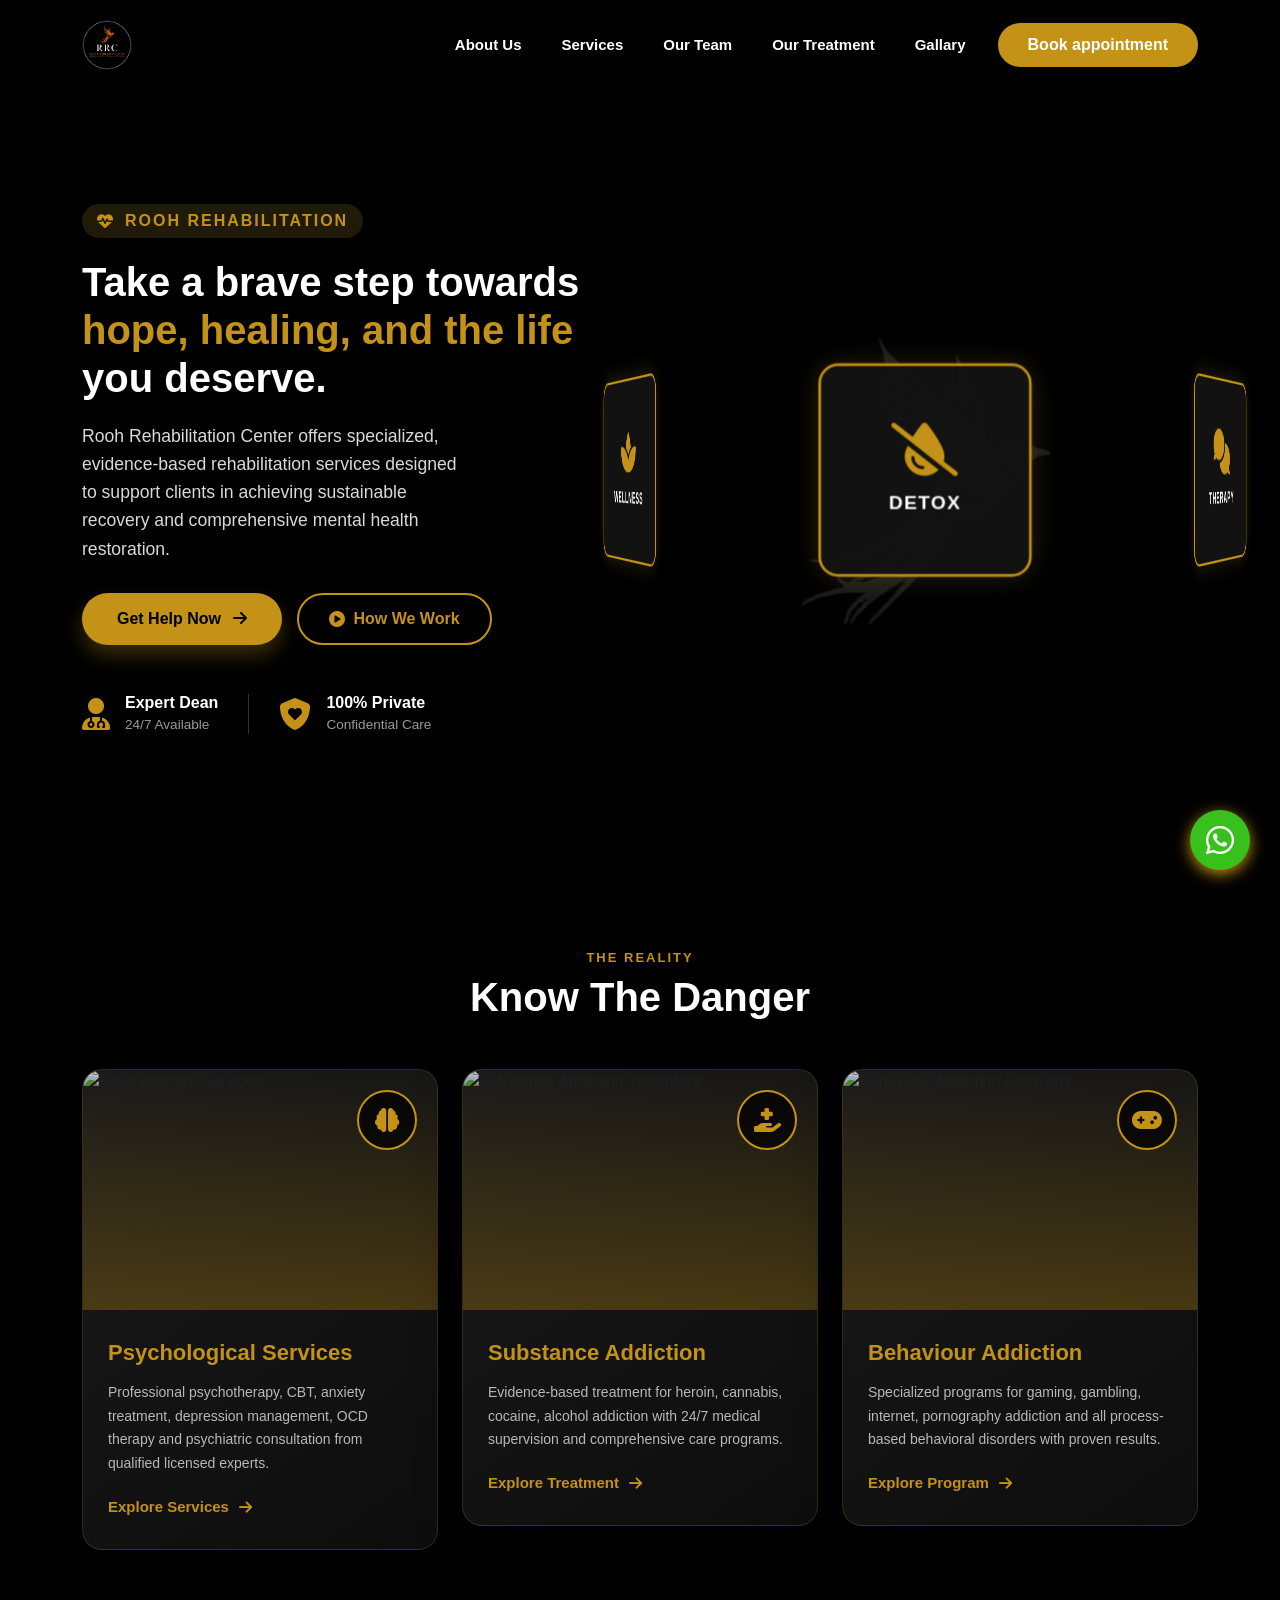
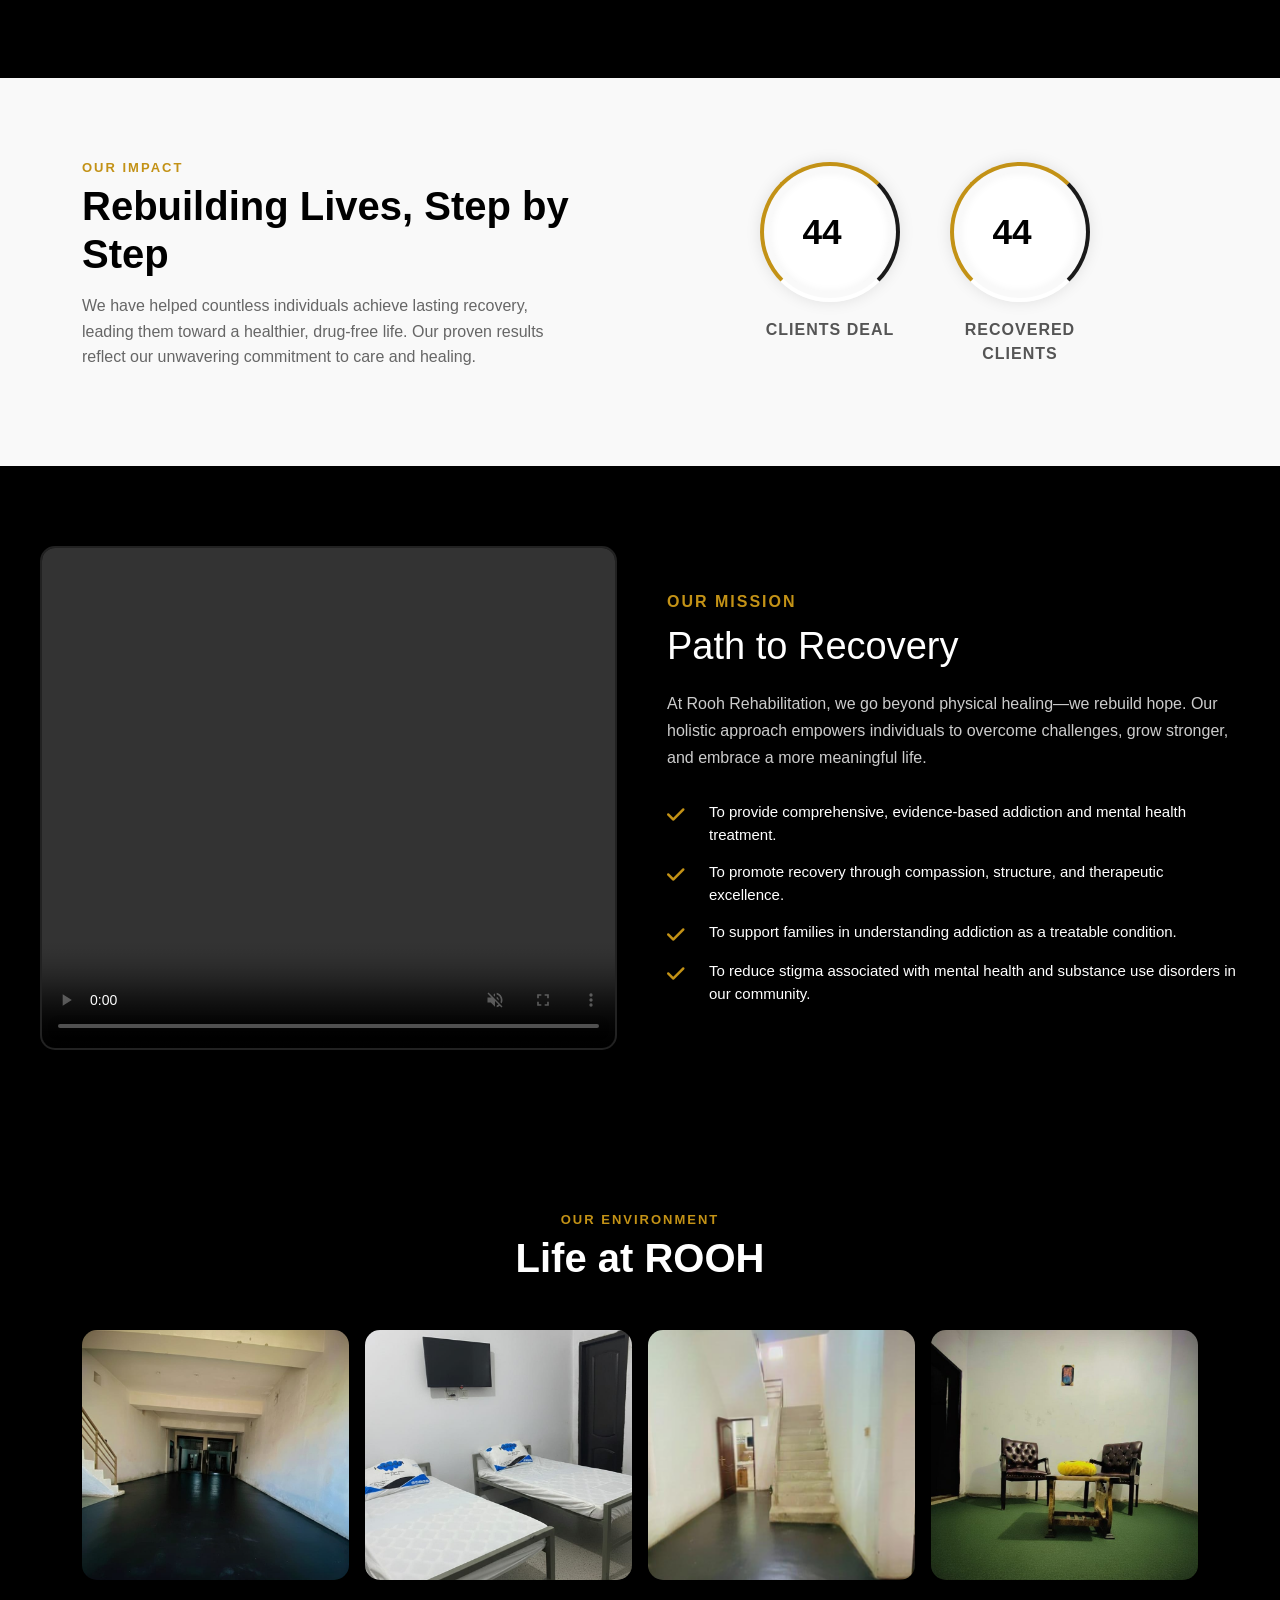
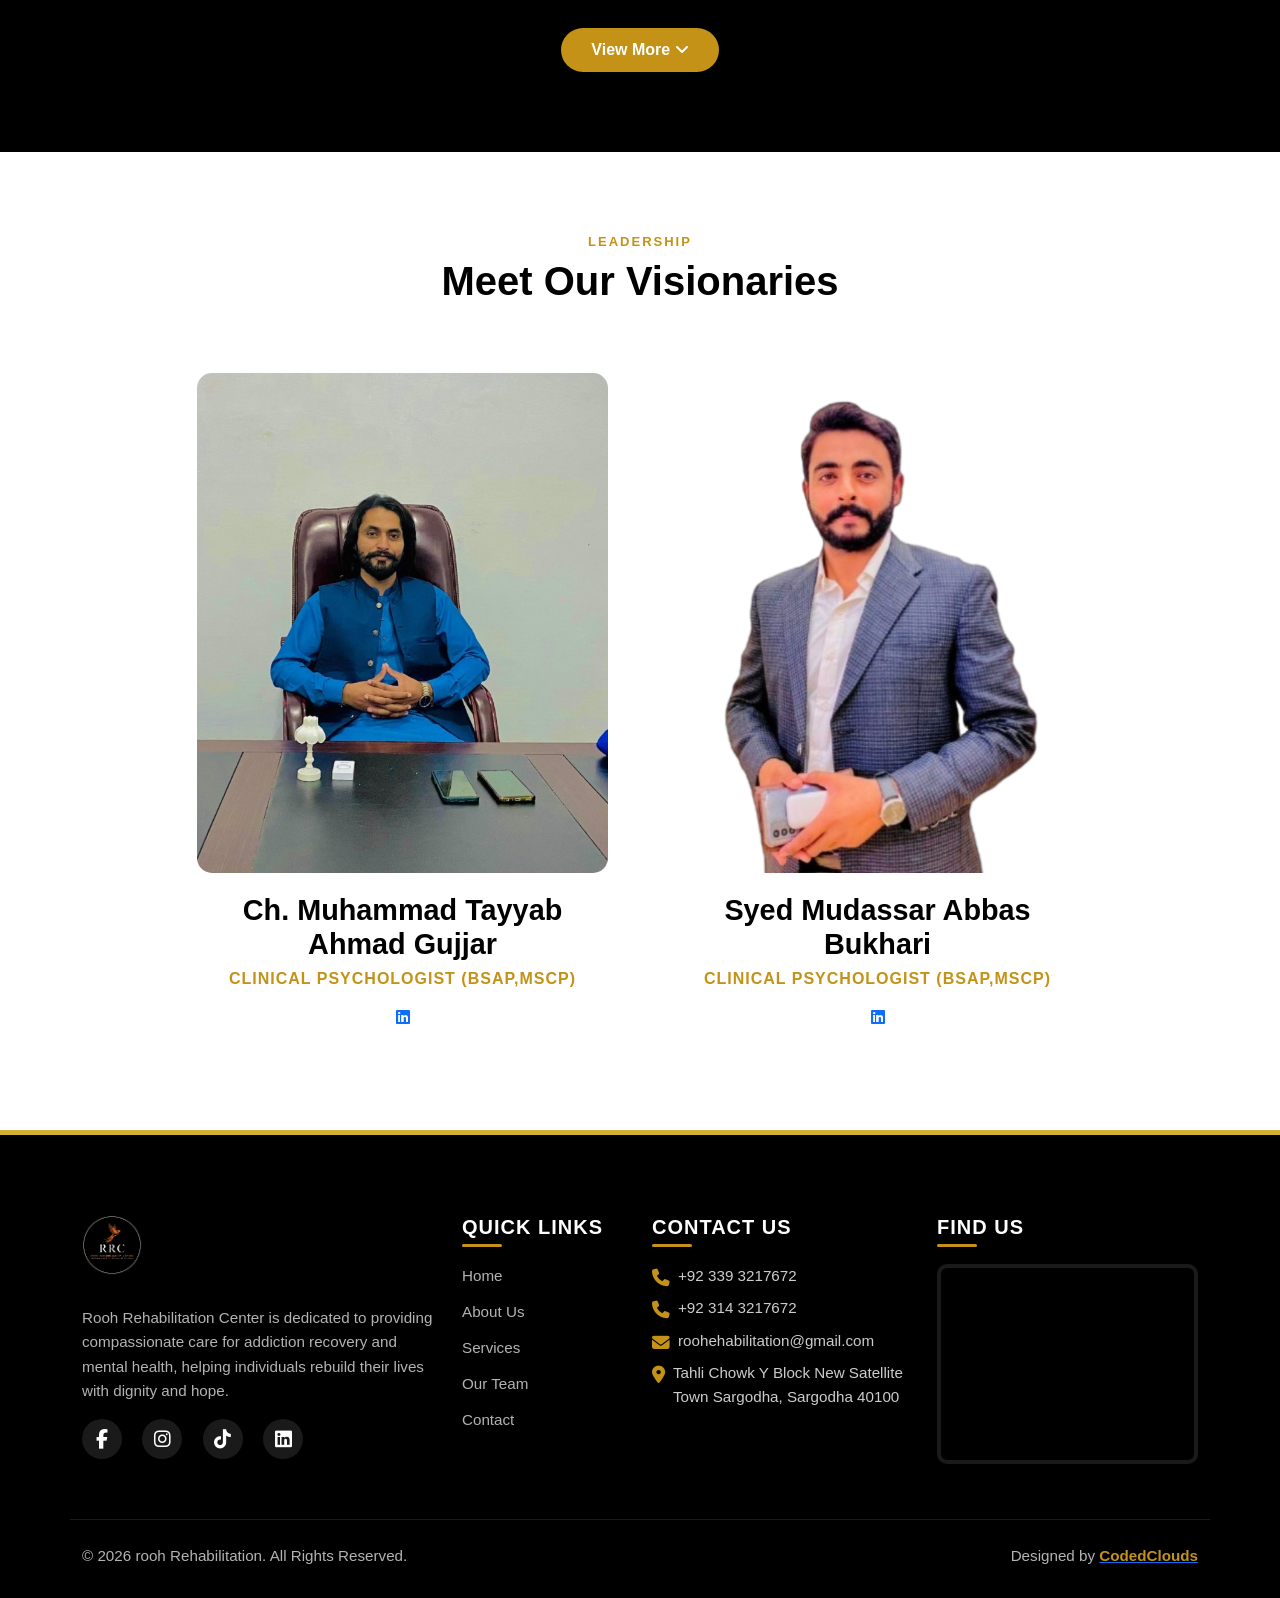
==== index.html @ c65200fe "First commit" ====
<!DOCTYPE html>
<html lang="en">

<head>
    <meta charset="UTF-8">
    <meta name="viewport" content="width=device-width, initial-scale=1.0">
    <title>Rooh Rehabilitation Center</title>
    <link rel="icon" type="image/png" href="./images/logoo.png">
    <!-- Bootstrap CSS -->
    <link href="https://cdn.jsdelivr.net/npm/bootstrap@5.3.2/dist/css/bootstrap.min.css" rel="stylesheet">
    <!-- Font Awesome -->
    <link rel="stylesheet" href="https://cdnjs.cloudflare.com/ajax/libs/font-awesome/6.5.1/css/all.min.css">
    <!-- AOS Animation -->
    <link href="https://unpkg.com/aos@2.3.1/dist/aos.css" rel="stylesheet">
    <link rel="preconnect" href="https://fonts.googleapis.com">
    <link rel="preconnect" href="https://fonts.gstatic.com" crossorigin>
    <link href="https://fonts.googleapis.com/css2?family=Nunito:wght@300;400;600;700;800&display=swap" rel="stylesheet">
    <!-- Main CSS -->
</head>
<style>
    /* ========================
   Rooh THEME COLORS
   ======================== */
    :root {
        /* --- PREMIUM GOLD & BLACK THEME --- */

        /* 1. Gold (Buttons & Headings k liye) */
        --primary: rgb(195, 146, 22);

        /* 2. White (Small Text k liye) */
        --accent: #FFFFFF;

        /* 3. Dark Grey (Cards k background k liye taake Black pe nazar ayein) */
        --healing: #1A1A1A;

        /* 4. Pitch Black (Main Background) */
        --dark: #000000;

        /* 5. Soft Black (Footer ya borders k liye) */
        --light: #222222;

        --font: 'Poppins', sans-serif;
    }

    body {
        font-family: var(--font);
        background-color: var(--dark);
        overflow-x: hidden;
    }

    /* ========================
   NAVBAR
   ======================== */
    .custom-navbar {
        background: rgba(0, 0, 0, 0.95);
        backdrop-filter: blur(10px);
        padding: 15px 0;
        color: white;
    }

    .logo-img {
        height: 50px;
        width: auto;
    }

    .nav-link {
        color: var(--accent);
        font-weight: 600;
        font-size: 15px;
        transition: 0.3s;
    }

    .nav-link:hover,
    .nav-link.active {
        color: var(--primary);
    }

    .btn-sukoon {
        background: var(--primary);
        color: white;
        padding: 10px 25px;
        border-radius: 50px;
        font-weight: 600;
        text-decoration: none;
        transition: 0.3s;
        box-shadow: 0 5px 15px rgba(1, 16, 39, 0.2);
    }

    .btn-sukoon:hover {
        background: var(--dark);
        color: var(--primary);
        transform: translateY(-2px);
    }

    #book:hover {
        color: var(--primary);
    }

    /* ========================
   HERO SECTION
   ======================== */
    .hero-section {
        padding-top: 120px;
        padding-bottom: 80px;
        min-height: 100vh;
        display: flex;
        align-items: center;
        background: linear-gradient(135deg, #000000 0%, #000000 100%);
        /* Black Theme */
        overflow: hidden;
        position: relative;
    }

    /* --- LEFT TEXT STYLING (Same as before) --- */
    .tagline {
        color: var(--primary);
        /* Gold */
        font-weight: 800;
        text-transform: uppercase;
        letter-spacing: 2px;
        font-size: 1rem;
        display: flex;
        align-items: center;
        gap: 10px;
        margin-bottom: 20px;
        background: rgba(212, 175, 55, 0.15);
        padding: 5px 15px;
        border-radius: 30px;
        width: fit-content;
    }

    .hero-text h1 {
        font-size: 2.5rem;
        font-weight: 800;
        color: #ffffff;
        /* White Text */
        line-height: 1.2;
        margin-bottom: 20px;
    }

    .highlight {
        color: var(--primary);
        position: relative;
        display: inline-block;
    }

    .hero-text p {
        font-size: 1.1rem;
        color: #ccc;
        margin-bottom: 35px;
        max-width: 500px;
        line-height: 1.6;
    }

    /* Buttons */
    .hero-btns {
        display: flex;
        gap: 15px;
    }

    .btn-primary-hero {
        background: var(--primary);
        color: #000;
        padding: 14px 35px;
        border-radius: 50px;
        font-weight: 700;
        text-decoration: none;
        transition: 0.3s;
        box-shadow: 0 10px 20px rgba(195, 146, 22, 0.3);
    }

    .btn-secondary-hero {
        background: transparent;
        color: var(--primary);
        border: 2px solid var(--primary);
        padding: 12px 30px;
        border-radius: 50px;
        font-weight: 700;
        text-decoration: none;
        transition: 0.3s;
        display: flex;
        align-items: center;
        gap: 8px;
    }

    .btn-primary-hero:hover {
        background: #fff;
        transform: translateY(-3px);
        color: #000;
    }

    .btn-secondary-hero:hover {
        background: var(--primary);
        color: #000;
    }

    /* Badges */
    .trust-badges {
        display: flex;
        align-items: center;
        gap: 30px;
    }

    .badge-item {
        display: flex;
        align-items: center;
        gap: 15px;
    }

    .badge-item i {
        font-size: 2rem;
        color: var(--primary);
    }

    .badge-item h5 {
        font-size: 1rem;
        font-weight: 700;
        margin: 0;
        color: #fff;
    }

    .badge-item small {
        font-size: 0.85rem;
        color: #999;
    }

    .divider {
        width: 1px;
        height: 40px;
        background: #333;
    }


    /* ========================
   RIGHT SIDE: 3D ROTATING BOXES (New CSS)
   ======================== */
    .hero-visual {
        height: 500px;

        display: flex;
        justify-content: center;
        align-items: center;
        position: relative;
        perspective: 1200px;
        /* 3D Depth */
    }

    /* Watermark Background (Fixed) */
    .watermark-bg {
        position: absolute;
        top: 50%;
        left: 50%;
        transform: translate(-50%, -50%);
        z-index: 0;
        opacity: 0.1;
        /* Very Faint */
        pointer-events: none;
        width: 350px;
    }

    .watermark-bg img {
        width: 100%;
        height: auto;
        filter: grayscale(100%) brightness(2);
    }

    /* Scene Container */
    .carousel-scene {
        position: relative;
        width: 200px;
        height: 200px;
        transform-style: preserve-3d;
    }

    /* Rotating Ring */
    .carousel-ring {
        position: absolute;
        width: 100%;
        height: 100%;
        transform-style: preserve-3d;
        animation: rotateRing 20s linear infinite;
    }

    /* The Box Cards */
    .carousel-card {
        position: absolute;
        width: 160px;
        height: 160px;
        background: rgba(20, 20, 20, 0.95);
        /* Black Glass */
        border: 2px solid var(--primary);
        /* Gold Border */
        border-radius: 15px;
        display: flex;
        flex-direction: column;
        justify-content: center;
        align-items: center;
        text-align: center;
        box-shadow: 0 0 20px rgba(212, 175, 55, 0.2);

        /* Center positioning logic */
        left: 50%;
        top: 50%;
        margin-left: -80px;
        margin-top: -80px;
        backface-visibility: hidden;
    }

    .icon-gold {
        font-size: 2.5rem;
        color: var(--primary);
        margin-bottom: 10px;
    }

    .carousel-card span {
        font-size: 0.9rem;
        font-weight: 700;
        color: #fff;
        text-transform: uppercase;
        letter-spacing: 1px;
    }

    /* Positions (360 / 6 = 60 degrees) */
    .card-1 {
        transform: rotateY(0deg) translateZ(300px);
    }

    .card-2 {
        transform: rotateY(60deg) translateZ(300px);
    }

    .card-3 {
        transform: rotateY(120deg) translateZ(300px);
    }

    .card-4 {
        transform: rotateY(180deg) translateZ(300px);
    }

    .card-5 {
        transform: rotateY(240deg) translateZ(300px);
    }

    .card-6 {
        transform: rotateY(300deg) translateZ(300px);
    }

    /* Animation */
    @keyframes rotateRing {
        from {
            transform: rotateY(0deg);
        }

        to {
            transform: rotateY(360deg);
        }
    }

    /* Hover Pause */
    .hero-visual:hover .carousel-ring {
        animation-play-state: paused;
    }

    /* ========================
   MOBILE RESPONSIVE
   ======================== */
    @media (max-width: 991px) {
        .hero-section {
            padding-top: 100px;
            text-align: center;
            height: auto;
        }

        .hero-row {
            flex-direction: column;
        }

        .hero-text h1 {
            font-size: 2.5rem;
        }

        .tagline {
            margin: 0 auto 20px;
        }

        .hero-btns,
        .trust-badges {
            justify-content: center;
            flex-wrap: wrap;
        }

        /* Mobile Animation Adjustments */
        .hero-visual {
            height: 400px;
            margin-top: 50px;
            width: 100%;
            perspective: 800px;
        }

        .watermark-bg {
            width: 250px;
        }

        /* Make boxes smaller on mobile */
        .carousel-card {
            width: 130px;
            height: 130px;
            margin-left: -65px;
            margin-top: -65px;
        }

        .icon-gold {
            font-size: 2rem;
        }

        .carousel-card span {
            font-size: 0.8rem;
        }

        /* Reduce Radius so it fits on screen */
        .card-1 {
            transform: rotateY(0deg) translateZ(190px);
        }

        .card-2 {
            transform: rotateY(60deg) translateZ(190px);
        }

        .card-3 {
            transform: rotateY(120deg) translateZ(190px);
        }

        .card-4 {
            transform: rotateY(180deg) translateZ(190px);
        }

        .card-5 {
            transform: rotateY(240deg) translateZ(190px);
        }

        .card-6 {
            transform: rotateY(300deg) translateZ(190px);
        }
    }
</style>
<style>
    /* ========================
   WHATSAPP FLOATING BUTTON
   ======================== */
    .whatsapp-btn {
        position: fixed;
        bottom: 30px;
        right: 30px;
        width: 60px;
        height: 60px;
        background-color: #38c01dff;
        /* WhatsApp Official Green */
        color: white;
        border-radius: 50%;
        text-align: center;
        font-size: 32px;
        box-shadow: 0 4px 15px var(--primary);
        z-index: 9999;
        /* Sabse upar rahega */
        display: flex;
        align-items: center;
        justify-content: center;
        text-decoration: none;
        transition: all 0.3s ease;
        animation: pulse-green 2s infinite;
        /* Dhadkan effect */
    }

    .whatsapp-btn:hover {
        background-color: #1da851;
        /* Thoda dark green hover pe */
        transform: scale(1.1);
        /* Thoda bada hoga */
        color: white;
    }

    /* Animation Keyframes */
    @keyframes pulse-green {
        0% {
            box-shadow: 0 0 0 0 rgba(37, 211, 102, 0.7);
        }

        70% {
            box-shadow: 0 0 0 15px rgba(37, 211, 102, 0);
        }

        100% {
            box-shadow: 0 0 0 0 rgba(37, 211, 102, 0);
        }
    }

    /* Mobile ke liye thoda adjustment (Optional) */
    @media (max-width: 576px) {
        .whatsapp-btn {
            width: 50px;
            height: 50px;
            font-size: 26px;
            bottom: 20px;
            right: 20px;
        }
    }
</style>
<!--drugssssssssss-->
<style>
    /* ========================
   DRUG AWARENESS (HYBRID: Expand & Flip)
   ======================== */
    .drug-awareness-section {
        padding: 0 0 80px 0;
        background-color: var(--dark);
    }

    /* -----------------------------
   DESKTOP STYLES (HOVER EXPAND)
   ----------------------------- */
    @media (min-width: 992px) {

        /* Rows Container */
        .drugs-row {
            display: flex;
            width: 95%;
            max-width: 1400px;
            margin: 0 auto;
            gap: 10px;
            justify-content: center;
            height: 250px;
            /* Fixed Height */
        }

        /* Card styling */
        .drug-card {
            flex: 1;
            /* Sab barabar */
            border-radius: 15px;
            cursor: pointer;
            position: relative;
            transition: all 0.6s cubic-bezier(0.25, 1, 0.5, 1);
            overflow: hidden;
        }

        .card-inner {
            width: 100%;
            height: 100%;
        }

        .card-front {
            width: 100%;
            height: 100%;
            background-size: cover;
            background-position: center;
            position: absolute;
            z-index: 2;
        }

        /* --- HOVER EXPAND --- */
        .drug-card:hover {
            flex: 3;
            /* Hover pe chora ho jaye */
            z-index: 10;
            box-shadow: 0 10px 30px rgba(0, 0, 0, 0.3);
        }

        /* Heading Animation */
        .card-front h3 {
            position: absolute;
            bottom: 20px;
            left: 20px;
            color: white;
            font-size: 1.2rem;
            text-transform: uppercase;
            z-index: 2;
            font-weight: 800;
            transition: 0.4s;
        }

        .drug-card:hover .card-front h3 {
            bottom: auto;
            top: 20px;
            font-size: 2rem;
            color: var(--accent);
        }

        /* Back Content (Hidden initially) */
        .card-back {
            position: absolute;
            bottom: 20px;
            left: 20px;
            opacity: 0;
            transition: 0.5s ease;
            z-index: 3;
            color: rgb(255, 255, 255);
            pointer-events: none;
        }

        .drug-card:hover .card-back {
            opacity: 1;
            pointer-events: auto;
        }

        /* Overlay */
        .drug-overlay {
            position: absolute;
            top: 0;
            left: 0;
            width: 100%;
            height: 100%;
            background: linear-gradient(to top, #d4af37af, transparent);
        }

        /* Desktop par Back side k elements ko adjust karna */
        .card-back h3 {
            display: none;
        }

        /* Front wala heading kafi hai */
    }

    /* -----------------------------
   MOBILE STYLES (GRID & FLIP)
   ----------------------------- */
    @media (max-width: 991px) {

        /* Dono Rows ko Grid bana do */
        .drugs-row {
            display: grid;
            grid-template-columns: 1fr 1fr;
            /* 2 Cards per line */
            gap: 15px;
            padding: 0 15px;
            margin-bottom: 15px;
        }

        /* 3D Flip Setup */
        .drug-card {
            background-color: transparent;
            height: 220px;
            perspective: 1000px;
            cursor: pointer;
        }

        .card-inner {
            position: relative;
            width: 100%;
            height: 100%;
            text-align: center;
            transition: transform 0.6s;
            transform-style: preserve-3d;
            box-shadow: 0 4px 8px rgba(0, 0, 0, 0.1);
            border-radius: 15px;
        }

        /* Flip Class (JS se add hogi) */
        .drug-card.flipped .card-inner {
            transform: rotateY(180deg);
        }

        /* Front & Back Faces */
        .card-front,
        .card-back {
            position: absolute;
            width: 100%;
            height: 100%;
            backface-visibility: hidden;
            /* Peeche wala hissa chup jaye */
            border-radius: 15px;
            overflow: hidden;
        }

        /* Front Side (Image) */
        .card-front {
            background-color: #bbb;
            background-size: cover;
            background-position: center;
            color: white;
        }

        .card-front h3 {
            position: absolute;
            bottom: 10px;
            left: 0;
            right: 0;
            font-size: 1rem;
            background: rgba(162, 152, 8, 0.8);
            padding: 5px;
            margin: 0;
            text-transform: uppercase;
        }

        /* Back Side (Info - Rotated) */
        .card-back {
            background-color: var(--secondary);
            /* Green BG */
            color: rgb(252, 252, 252);
            transform: rotateY(180deg);
            /* Pehle se ulta rakho */
            display: flex;
            flex-direction: column;
            justify-content: center;
            align-items: center;
            padding: 10px;
        }

        .card-back h3 {
            font-size: 1.1rem;
            color: var(--accent);
            margin-bottom: 5px;
            display: block;
            /* Mobile pe dikhana hai */
        }

        .card-back .impact {
            font-size: 0.8rem;
            margin-bottom: 8px;
        }

        .card-back ul {
            list-style: none;
            padding: 0;
            text-align: left;
        }

        .card-back li {
            font-size: 0.75rem;
            margin-bottom: 4px;
            display: flex;
            align-items: center;
            gap: 5px;
        }

        .card-back i {
            color: var(--primary);
            font-size: 0.9rem;
        }

        .drug-overlay {
            display: none;
        }

        /* Mobile flip pe overlay nahi chahiye */
    }
</style>
<!--impactttttt-->
<style>
    /* ========================
   IMPACT SECTION (ROTATING CIRCLES)
   ======================== */
    .impact-section {
        padding: 80px 0;
        background-color: #f9f9f9;
        /* Halka Grey BG */
    }

    .section-subtitle {
        color: var(--primary);
        /* Blue */
        font-weight: 700;
        text-transform: uppercase;
        font-size: 13px;
        display: block;
        margin-bottom: 5px;
        letter-spacing: 2px;
    }

    .section-title {
        font-size: 2.5rem;
        font-weight: 800;
        color: var(--dark);
        margin-bottom: 15px;
    }

    .section-desc {
        font-size: 1rem;
        color: #666;
        max-width: 500px;
        line-height: 1.6;
    }

    /* --- CIRCLE WRAPPER --- */
    .impact-circle {
        display: flex;
        flex-direction: column;
        align-items: center;
        text-align: center;
    }

    .circle-wrapper {
        position: relative;
        width: 140px;
        height: 140px;
        display: flex;
        justify-content: center;
        align-items: center;
    }

    /* --- ROTATING RING (Ghoomne wala hissa) --- */
    .spinning-ring {
        position: absolute;
        width: 100%;
        height: 100%;
        border-radius: 50%;
        border: 4px solid transparent;
        border-top-color: var(--primary);
        /* Blue */
        border-right-color: var(--healing);
        /* Green */
        border-bottom-color: var(--accent);
        /* Red */
        border-left-color: var(--primary);
        animation: spin 2s linear infinite;
        /* Ghoomne ki speed */
        box-shadow: 0 0 15px rgba(0, 0, 0, 0.1);
    }

    /* Rotation Animation */
    @keyframes spin {
        0% {
            transform: rotate(0deg);
        }

        100% {
            transform: rotate(360deg);
        }
    }

    /* Inner Content (Static) */
    .circle-content {
        position: relative;
        width: 120px;
        height: 120px;
        background: white;
        border-radius: 50%;
        display: flex;
        justify-content: center;
        align-items: center;
        z-index: 2;
        box-shadow: inset 0 0 10px rgba(0, 0, 0, 0.05);
    }

    .counter-value {
        font-size: 2.2rem;
        font-weight: 800;
        color: var(--dark);
        margin: 0;
    }

    .circle-content span {
        font-size: 1.5rem;
        font-weight: 800;
        color: var(--accent);
        /* Red Plus */
        margin-left: 2px;
    }

    .impact-circle p {
        font-size: 1rem;
        font-weight: 700;
        color: #555;
        text-transform: uppercase;
        letter-spacing: 1px;
    }

    /* Mobile Responsive */
    @media (max-width: 768px) {
        .impact-section {
            text-align: center;
            padding: 50px 0;
        }

        .section-desc {
            margin: 0 auto 30px;
        }

        .circle-wrapper {
            width: 110px;
            height: 110px;
        }

        .circle-content {
            width: 95px;
            height: 95px;
        }

        .counter-value {
            font-size: 1.8rem;
        }
    }
</style>
<!--LIFeeeeeeeeee-->
<style>
    /* ========================
   LIFE AT rooh SECTION
   ======================== */
    .life-at-sukoon-section {
        padding: 80px 0;
        background-color: #000000;
        /* Very Light Grey BG */
    }

    /* --- CARD STYLING --- */
    .life-card {
        position: relative;
        border-radius: 15px;
        overflow: hidden;
        height: 250px;
        /* Fixed height */
        cursor: pointer;
        box-shadow: 0 5px 15px rgba(0, 0, 0, 0.1);
    }

    .life-img {
        width: 100%;
        height: 100%;
        object-fit: cover;
        transition: transform 0.5s ease;
    }

    /* Hover Effect: Zoom Image */
    .life-card:hover .life-img {
        transform: scale(1.1);
    }

    /* --- OVERLAY STYLING (Green & Blue Theme) --- */
    .life-overlay {
        position: absolute;
        bottom: -100%;
        /* Initially Hidden below */
        left: 0;
        width: 100%;
        height: 100%;
        /* Green to Transparent Gradient */
        background: linear-gradient(to top, #d4af3770 20%, #d4af3770 60%, transparent 100%);
        display: flex;
        flex-direction: column;
        justify-content: flex-end;
        padding: 20px;
        transition: bottom 0.4s ease-in-out;
    }

    /* Hover Effect: Show Overlay */
    .life-card:hover .life-overlay {
        bottom: 0;
    }

    .life-overlay h4 {
        color: #fff;
        /* White Heading */
        font-size: 1.1rem;
        font-weight: 700;
        margin: 0 0 5px 0;
        text-transform: uppercase;
    }

    .life-overlay p {
        color: #eee;
        /* Light Text */
        font-size: 0.85rem;
        margin: 0;
        font-weight: 300;
    }

    /* Button */
    .btn-sukoon {
        background: var(--primary);
        /* Blue */
        color: white;
        padding: 10px 30px;
        border-radius: 50px;
        border: none;
        font-weight: 600;
        transition: 0.3s;
    }

    .btn-sukoon:hover {
        background: var(--secondary);
        /* Dark Blue */
        transform: translateY(-2px);
    }

    /* ========================
   MOBILE RESPONSIVE
   ======================== */
    @media (max-width: 991px) {

        /* Mobile Grid: 2 Cards Side-by-Side */
        .life-card {
            height: 200px;
            /* Height kam taake fit aye */
        }

        .life-overlay h4 {
            font-size: 0.9rem;
        }

        .life-overlay p {
            font-size: 0.75rem;
        }
    }
</style>
<!--CEoooooooo-->
<style>
    .team-section {
        padding: 80px 0;
        background-color: #ffffff;
    }

    .team-member {
        text-align: center;
        padding: 20px;
        background: #fff;
        border-radius: 20px;
        transition: transform 0.3s ease;
    }

    @media (max-width: 768px) {
        .team-member {
            margin-bottom: 30px;
        }
    }

    .img-wrapper {
        width: 100%;
        height: 500px;
        overflow: hidden;
        border-radius: 15px;
        margin-bottom: 20px;
    }

    .member-img {
        width: 100%;
        height: 100%;
        object-fit: cover;
        display: block;
    }

    .member-info .name {
        font-size: 1.8rem;
        font-weight: 700;
        color: var(--dark);
        margin-bottom: 5px;
    }

    .member-info .role {
        font-size: 1rem;
        color: var(--primary);
        font-weight: 600;
        text-transform: uppercase;
        letter-spacing: 1px;
        display: block;
        margin-bottom: 15px;
    }

    /* --- SOCIAL ICONS --- */
    .social-icons {
        display: flex;
        justify-content: center;
        gap: 15px;
    }

    .icon-btn {
        width: 40px;
        height: 40px;
        border-radius: 50%;
        background-color: #f4f4f4;
        color: var(--dark);
        display: flex;
        justify-content: center;
        align-items: center;
        font-size: 18px;
        text-decoration: none;
        transition: 0.3s ease;
    }

    .icon-btn:hover {
        color: white;
        transform: translateY(-3px);
    }

    .instagram:hover {
        background: #E1306C;
    }

    .facebook:hover {
        background: #1877F2;
    }

    .youtube:hover {
        background: #FF0000;
    }

    .tiktok:hover {
        background: #000000;
    }

    @media (max-width: 768px) {
        .img-wrapper {
            height: 350px;
        }

        .member-info .name {
            font-size: 1.5rem;
        }
    }
</style>
<!--viedooooooo-->
<style>
    /* Main Section */
    .mission-section {
        padding: 80px 20px;
        background-color: var(--dark);
        /* Pitch Black background */
        color: var(--accent);
        /* White text */
    }

    /* Flexbox Layout: Left Video, Right Text */
    .mission-section .content-container {
        display: flex;
        align-items: center;
        /* Dono ko vertically center karega */
        justify-content: space-between;
        gap: 50px;
        /* Video aur text k darmiyan faasla */
        max-width: 1200px;
        margin: 0 auto;
        /* Center the container */
    }

    /* Left: Video Box (50% Space) */
    .mission-section .video-box {
        flex: 1;
        width: 100%;
        border-radius: 15px;
        /* Thora gol corner */
        overflow: hidden;
        border: 2px solid var(--light);
        /* Halka sa border */
        box-shadow: 0 10px 30px rgba(0, 0, 0, 0.8);
    }

    .mission-section .main-video {
        width: 100%;
        height: 500px;
        display: block;
        /* Extra space remove karne k liye */
        object-fit: cover;
    }

    /* Right: Text Box (50% Space) */
    .mission-section .text-box {
        flex: 1;
    }

    .mission-section .sub-heading {
        color: var(--primary);
        /* Gold color */
        font-size: 16px;
        font-weight: 600;
        letter-spacing: 2px;
        text-transform: uppercase;
        display: block;
        margin-bottom: 10px;
    }

    .mission-section h2 {
        font-size: 38px;
        margin-bottom: 20px;
        color: var(--accent);
    }

    .mission-section p {
        font-size: 16px;
        line-height: 1.7;
        margin-bottom: 30px;
        color: #cccccc;
        /* Thora dim white taake aankhon pe na lagay */
    }

    /* Features List (Ticks) */
    .mission-section .features-list {
        display: flex;
        flex-direction: column;
        gap: 15px;
    }

    .mission-section .f-item {
        font-size: 15px;
        font-weight: 400;
    }

    .mission-section .f-item i {
        color: var(--primary);
        /* Ticks ko Gold kar diya */
        margin-right: 12px;
        font-size: 20px;
    }

    .features-list {
        display: flex;
        flex-direction: column;
        gap: 15px;
        /* Har point k darmiyan fasla */
    }

    .f-item {
        display: flex;
        align-items: flex-start;
        /* Tick ko hamesha pehli line k sath upar rakhe ga */
        gap: 12px;
        /* Tick aur Text k darmiyan fasla */
    }

    .f-item i {
        flex-shrink: 0;
        /* YE SAB SE ZAROORI HAI: Taake text lamba ho to tick chota/dab na jaye */
        margin-top: 4px;
        /* Tick ko text k bilkul center mein lane k liye thora sa adjust kiya */
        color: var(--primary);
        /* Tumhara gold color */
    }

    /* ========================================= */
    /* MOBILE RESPONSIVE (Stack on small screens) */
    /* ========================================= */
    @media (max-width: 900px) {
        .mission-section .content-container {
            flex-direction: column;
            /* Mobile par upar neechay kar dega */
            text-align: center;
            /* Mobile par text center acha lagta hai */
            gap: 40px;
        }

        .mission-section .features-list {
            align-items: center;
            /* Ticks ko bhi center kar dega */
        }
    }
</style>
<!--footerrrrr-->
<style>
    .footer-section {
        background-color: #000000;
        /* Deep Dark Green Background (Theme Match) */
        padding: 80px 0 30px;
        color: white;
        font-family: 'Poppins', sans-serif;
        position: relative;
        border-top: 5px solid #D4AF37;
        /* Gold Top Border (Optional) */
    }

    /* --- LOGO --- */
    .footer-logo img {
        height: 60px;
        width: auto;
        object-fit: contain;
        margin-bottom: 15px;
    }

    /* --- TEXT --- */
    .text-white-50 {
        color: rgba(255, 255, 255, 0.7) !important;
        font-size: 0.95rem;
        line-height: 1.6;
    }

    /* --- HEADINGS --- */
    h5.text-white {
        font-weight: 700;
        text-transform: uppercase;
        letter-spacing: 1px;
        position: relative;
        display: inline-block;
        margin-bottom: 25px !important;
    }

    /* Heading Underline (Green/Gold) */
    h5.text-white::after {
        content: '';
        position: absolute;
        left: 0;
        bottom: -8px;
        width: 40px;
        height: 3px;
        background-color: var(--primary);
        /* Healing Green */
        border-radius: 2px;
    }

    /* --- LINKS LIST --- */
    .footer-links li {
        margin-bottom: 12px;
    }

    .footer-links a {
        color: rgba(255, 255, 255, 0.7);
        text-decoration: none;
        transition: all 0.3s ease;
        font-size: 0.95rem;
        display: inline-block;
    }

    /* Hover Effect */
    .footer-links a:hover {
        color: #fff;
        transform: translateX(5px);
        /* Slide Right */
        color: #b32a2a;
        /* Gold Hover */
    }

    /* --- CONTACT INFO --- */
    .contact-info li {
        display: flex;
        align-items: flex-start;
        margin-bottom: 15px;
        color: rgba(255, 255, 255, 0.8);
    }

    .contact-info i {
        margin-top: 5px;
        color: #c62020;
        /* Green Icons */
        font-size: 1.1rem;
    }

    /* --- SOCIAL ICONS --- */
    .social-links a {
        display: inline-flex;
        justify-content: center;
        align-items: center;
        width: 40px;
        height: 40px;
        background-color: rgba(255, 255, 255, 0.1);
        border-radius: 50%;
        color: white;
        text-decoration: none;
        transition: all 0.3s ease;
        font-size: 1.2rem;
    }

    .social-links a:hover {
        background-color: var(--primary);
        /* Green BG on Hover */
        transform: translateY(-5px);
        box-shadow: 0 5px 15px rgba(199, 218, 25, 0.3);
    }

    /* --- MAP STYLING --- */
    .footer-map iframe {
        border: 4px solid rgba(255, 255, 255, 0.1) !important;
        box-shadow: 0 10px 30px rgba(0, 0, 0, 0.2);
        transition: 0.3s;
    }

    .footer-map iframe:hover {
        border-color: #b09226 !important;
    }

    /* --- COPYRIGHT BAR --- */
    .border-top {
        border-color: rgba(255, 255, 255, 0.1) !important;
    }

    .text-primary {
        color: var(--primary) !important;
        /* Gold for 'Designed by' */
        font-weight: 700;
    }

    /* ========================
   MOBILE RESPONSIVE
   ======================== */
    @media (max-width: 768px) {
        .footer-section {
            padding: 60px 0 20px;
            text-align: center;
            /* Mobile pe sab center */
        }

        /* Headings Center */
        h5.text-white::after {
            left: 50%;
            transform: translateX(-50%);
        }

        /* Contact Info Center */
        .contact-info li {
            justify-content: center;
        }

        /* Social Icons Center */
        .social-links {
            justify-content: center;
            display: flex;
            gap: 15px;
        }

        /* Bottom Bar Stack */
        .col-md-6.text-md-end {
            text-align: center !important;
            margin-top: 15px;
        }
    }

    /* Core Services Section Styling */
    .core-services-section {
        padding: 60px 20px;
        background-color: #f8fcfd;
        /* Light theme background matching rehab sites */
        font-family: 'Poppins', sans-serif;
        /* Update font if your theme uses different one */
    }

    .core-services-section .section-heading {
        margin-bottom: 50px;
    }

    .core-services-section .section-heading h2 {
        font-size: 2.5rem;
        color: #1a3c5a;
        /* Theme dark blue/teal */
        font-weight: 700;
        margin-bottom: 10px;
    }

    .core-services-section .section-heading p {
        color: #667;
        font-size: 1.1rem;
    }

    /* Grid Layout */
    .services-grid {
        display: grid;
        grid-template-columns: repeat(auto-fit, minmax(320px, 1fr));
        gap: 30px;
        max-width: 1200px;
        margin: 0 auto;
    }

    /* Individual Card Styling */
    .service-card {
        background: #ffffff;
        border-radius: 16px;
        overflow: hidden;
        text-decoration: none;
        box-shadow: 0 10px 30px rgba(0, 0, 0, 0.05);
        transition: all 0.4s ease;
        display: flex;
        flex-direction: column;
        position: relative;
        border: 1px solid rgba(0, 0, 0, 0.03);
    }

    .service-card:hover {
        transform: translateY(-10px);
        box-shadow: 0 20px 40px rgba(0, 0, 0, 0.12);
    }

    /* Image Wrapper & Animation */
    .card-image-wrapper {
        position: relative;
        height: 240px;
        overflow: hidden;
    }

    .card-image-wrapper img {
        width: 100%;
        height: 100%;
        object-fit: cover;
        transition: transform 0.6s ease;
    }

    /* ========== PREMIUM CARD STYLING ==========  */

    /* Link Reset */
    .service-card-link {
        text-decoration: none;
        color: inherit;
        display: block;
    }

    /* Main Card Container */
    .premium-service-card {
        background: linear-gradient(145deg, #1a1a1a 0%, #0d0d0d 100%);
        border-radius: 20px;
        overflow: hidden;
        position: relative;
        transition: all 0.5s cubic-bezier(0.23, 1, 0.32, 1);
        border: 1px solid rgba(195, 146, 22, 0.2);
        box-shadow: 0 10px 40px rgba(0, 0, 0, 0.6);
        cursor: pointer;
    }

    /* Hover: Card Lift + Glow */
    .service-card-link:hover .premium-service-card {
        transform: translateY(-15px) scale(1.02);
        border-color: var(--primary);
        box-shadow: 0 20px 60px rgba(195, 146, 22, 0.4),
            0 0 40px rgba(195, 146, 22, 0.3);
    }

    /* === IMAGE SECTION === */
    .card-img-container {
        position: relative;
        height: 240px;
        overflow: hidden;
    }

    .card-service-img {
        width: 100%;
        height: 100%;
        object-fit: cover;
        transition: transform 0.7s ease;
        filter: brightness(0.8);
    }

    /* Hover: Zoom Image */
    .service-card-link:hover .card-service-img {
        transform: scale(1.15);
        filter: brightness(1);
    }

    /* Golden Overlay */
    .golden-overlay {
        position: absolute;
        top: 0;
        left: 0;
        width: 100%;
        height: 100%;
        background: linear-gradient(to bottom,
                transparent 0%,
                rgba(195, 146, 22, 0.3) 100%);
        pointer-events: none;
    }

    /* Floating Icon */
    .floating-icon {
        position: absolute;
        top: 20px;
        right: 20px;
        width: 60px;
        height: 60px;
        background: rgba(0, 0, 0, 0.7);
        border: 2px solid var(--primary);
        border-radius: 50%;
        display: flex;
        align-items: center;
        justify-content: center;
        font-size: 24px;
        color: var(--primary);
        transition: all 0.4s ease;
        backdrop-filter: blur(10px);
    }

    /* Hover: Icon Spin */
    .service-card-link:hover .floating-icon {
        transform: rotate(360deg) scale(1.1);
        background: var(--primary);
        color: #000;
    }

    /* === CONTENT SECTION === */
    .card-service-content {
        padding: 30px 25px;
    }

    .service-heading {
        font-size: 22px;
        font-weight: 700;
        color: var(--primary);
        margin-bottom: 15px;
        transition: color 0.3s ease;
    }

    .service-card-link:hover .service-heading {
        color: #fff;
        text-shadow: 0 0 10px rgba(195, 146, 22, 0.5);
    }

    .service-description {
        font-size: 14px;
        line-height: 1.7;
        color: rgba(255, 255, 255, 0.7);
        margin-bottom: 20px;
    }

    /* Read More Link */
    .read-more-link {
        display: flex;
        align-items: center;
        gap: 10px;
        font-size: 15px;
        font-weight: 600;
        color: var(--primary);
        transition: gap 0.3s ease;
    }

    /* Hover: Arrow Slide */
    .service-card-link:hover .read-more-link {
        gap: 15px;
    }

    .arrow-icon {
        transition: transform 0.3s ease;
    }

    .service-card-link:hover .arrow-icon {
        transform: translateX(5px);
    }

    /* === SHINE EFFECT === */
    .shine-effect {
        position: absolute;
        top: -50%;
        left: -50%;
        width: 200%;
        height: 200%;
        background: linear-gradient(45deg,
                transparent 30%,
                rgba(255, 255, 255, 0.1) 50%,
                transparent 70%);
        transform: rotate(45deg);
        transition: all 0.6s ease;
        pointer-events: none;
        opacity: 0;
    }

    /* Hover: Shine Sweep */
    .service-card-link:hover .shine-effect {
        left: 100%;
        opacity: 1;
    }

    /* === MOBILE RESPONSIVE === */
    @media (max-width: 991px) {
        .premium-service-card {
            margin-bottom: 20px;
        }

        .card-img-container {
            height: 200px;
        }

        .service-heading {
            font-size: 20px;
        }

        .service-description {
            font-size: 13px;
        }

        .floating-icon {
            width: 50px;
            height: 50px;
            font-size: 20px;
        }
    }

    @media (max-width: 576px) {
        .card-service-content {
            padding: 20px 18px;
        }
    }
</style>

<body>

    <nav class="navbar custom-navbar navbar-expand-lg fixed-top">
        <div class="container">
            <!-- Logo -->
            <a class="navbar-brand logo-wrapper" href="#">
                <img src="./pics/logoo.png" alt="Rooh Logo" class="logo-img">
            </a>

            <!-- Mobile Toggle -->
            <button class="navbar-toggler" type="button" data-bs-toggle="collapse" data-bs-target="#sukoonMenu">
                <span class="fa-solid fa-bars-staggered text-primary"></span>
            </button>

            <!-- Links -->
            <div class="collapse navbar-collapse justify-content-end" id="sukoonMenu">
                <ul class="navbar-nav gap-4 align-items-center">
                    <li class="nav-item"><a href="./components/about.html" class="nav-link  ">About Us</a></li>
                    <li class="nav-item"><a href="./components/services.html" class="nav-link">Services</a></li>
                    <li class="nav-item"><a href="./components/Team.html" class="nav-link">Our Team</a></li>
                    <li class="nav-item"><a href="./components/Treat.html" class="nav-link">Our Treatment</a></li>
                    <li class="nav-item"><a href="./components/Gallary.html" class="nav-link">Gallary</a></li>
                    <li class="nav-item" id="book">

                        <button id="myBookBtn" class="btn-sukoon">Book appointment</button>

                    </li>
                </ul>
            </div>
        </div>
    </nav>

    <!-- HERO SECTION -->
    <header class="hero-section">
        <div class="container h-100">
            <div class="row h-100 align-items-center hero-row">

                <div class="col-lg-6 hero-text" data-aos="fade-right">
                    <span class="tagline">
                        <i class="fa-solid fa-heart-pulse"></i> ROOH REHABILITATION
                    </span>

                    <h1>Take a brave step towards <br> <span class="highlight">hope, healing, and the life </span> you
                        deserve.</h1>

                    <p class="text-center text-lg-start mx-auto mx-lg-0"
                        style="width: 100%; max-width: 385px; color: rgba(255, 255, 255, 0.85); line-height: 1.6; margin-bottom: 30px;">
                        Rooh Rehabilitation Center offers specialized, evidence-based rehabilitation services designed
                        to support clients in achieving sustainable recovery and comprehensive mental health
                        restoration.
                    </p>
                    <div class="hero-btns">
                        <a id="heroBookBtn" class="btn-primary-hero">
                            Get Help Now <i class="fa-solid fa-arrow-right ms-2"></i>
                        </a>
                        <a href="#mission-video" class="btn-secondary-hero"><i class="fa-solid fa-circle-play"></i> How
                            We Work</a>
                    </div>

                    <div class="trust-badges mt-5">
                        <div class="badge-item">
                            <i class="fa-solid fa-user-doctor" style="color: var(--primary);"></i>
                            <div>
                                <h5>Expert Dean</h5>
                                <small>24/7 Available</small>
                            </div>
                        </div>
                        <div class="divider"></div>
                        <div class="badge-item">
                            <i class="fa-solid fa-shield-heart" style="color: var(--primary);"></i>
                            <div>
                                <h5>100% Private</h5>
                                <small>Confidential Care</small>
                            </div>
                        </div>
                    </div>
                </div>

                <div class="col-lg-6 hero-visual position-relative" data-aos="fade-left">

                    <div class="watermark-bg">
                        <img src="./pics/fav-sparow.png" alt="Watermark">
                    </div>

                    <div class="carousel-scene">
                        <div class="carousel-ring">

                            <div class="carousel-card card-1">
                                <i class="fa-solid fa-droplet-slash icon-gold"></i>
                                <span>Detox</span>
                            </div>

                            <div class="carousel-card card-2">
                                <i class="fa-solid fa-comments icon-gold"></i>
                                <span>Therapy</span>
                            </div>

                            <div class="carousel-card card-3">
                                <i class="fa-solid fa-person-walking-arrow-right icon-gold"></i>
                                <span>Rehab</span>
                            </div>

                            <div class="carousel-card card-4">
                                <i class="fa-solid fa-house-chimney-user icon-gold"></i>
                                <span>Aftercare</span>
                            </div>

                            <div class="carousel-card card-5">
                                <i class="fa-solid fa-brain icon-gold"></i>
                                <span>Psychiatry</span>
                            </div>

                            <div class="carousel-card card-6">
                                <i class="fa-solid fa-spa icon-gold"></i>
                                <span>Wellness</span>
                            </div>

                        </div>
                    </div>

                </div>

            </div>
        </div>
    </header>
    <!-- Whatsapp Floating Button -->
    <a href="https://wa.me/923393217672" class="whatsapp-btn" target="_blank" title="Chat with us">
        <i class="fa-brands fa-whatsapp"></i>
    </a>
    <!--drugsss-->
    <section class="drug-awareness-section">
        <div class="container-fluid px-0">

            <div class="text-center mb-5 mt-5">
                <span class="section-subtitle">The Reality</span>
                <h2 class="section-title" style="color: var(--accent);">Know The Danger</h2>
            </div>

            <!-- ========== 3 PREMIUM SERVICE CARDS ========== -->
            <div class="container mt-5 mb-5">
                <div class="row g-4 justify-content-center">

                    <!-- 🟢 CARD 1: Psychological Services -->
                    <div class="col-lg-4 col-md-6">
                        <a href="./components/services.html" class="service-card-link">
                            <div class="premium-service-card" data-aos="fade-up" data-aos-delay="100">
                                <!-- Image Section -->
                                <div class="card-img-container">
                                    <img src=" https://images.unsplash.com/photo-1544027993-37dbfe43562a?w=800"
                                        alt="Psychological Services" class="card-service-img">
                                    <div class="golden-overlay"></div>

                                    <!-- Floating Icon -->
                                    <div class="floating-icon">
                                        <i class="fa-solid fa-brain"></i>
                                    </div>
                                </div>

                                <!-- Content Section -->
                                <div class="card-service-content">
                                    <h3 class="service-heading">Psychological Services</h3>
                                    <p class="service-description">
                                        Professional psychotherapy, CBT, anxiety treatment, depression management,
                                        OCD therapy and psychiatric consultation from qualified licensed experts.
                                    </p>

                                    <!-- Read More Link -->
                                    <div class="read-more-link">
                                        <span>Explore Services</span>
                                        <i class="fa-solid fa-arrow-right arrow-icon"></i>
                                    </div>
                                </div>

                                <!-- Shine Effect on Hover -->
                                <div class="shine-effect"></div>
                            </div>
                        </a>
                    </div>

                    <!-- 🟢 CARD 2: Substance Addiction -->
                    <div class="col-lg-4 col-md-6">
                        <a href="./components/services.html#Addiction" class="service-card-link">
                            <div class="premium-service-card" data-aos="fade-up" data-aos-delay="200">
                                <div class="card-img-container">
                                    <img src="https://images.unsplash.com/photo-1579684385127-1ef15d508118?w=800&auto=format

" alt="Substance Addiction Treatment" class="card-service-img">
                                    <div class="golden-overlay"></div>

                                    <div class="floating-icon">
                                        <i class="fa-solid fa-hand-holding-medical"></i>
                                    </div>
                                </div>

                                <div class="card-service-content">
                                    <h3 class="service-heading">Substance Addiction</h3>
                                    <p class="service-description">
                                        Evidence-based treatment for heroin, cannabis, cocaine, alcohol addiction
                                        with 24/7 medical supervision and comprehensive care programs.
                                    </p>

                                    <div class="read-more-link">
                                        <span>Explore Treatment</span>
                                        <i class="fa-solid fa-arrow-right arrow-icon"></i>
                                    </div>
                                </div>

                                <div class="shine-effect"></div>
                            </div>
                        </a>
                    </div>

                    <!-- 🟢 CARD 3: Behaviour Addiction -->
                    <div class="col-lg-4 col-md-6">
                        <a href="./components/services.html#Addiction" class="service-card-link">
                            <div class="premium-service-card" data-aos="fade-up" data-aos-delay="300">
                                <div class="card-img-container">
                                    <img src="https://images.unsplash.com/photo-1550745165-9bc0b252726f?w=800&auto=format"
                                        alt="Behaviour Addiction Recovery" class="card-service-img">
                                    <div class="golden-overlay"></div>

                                    <div class="floating-icon">
                                        <i class="fa-solid fa-gamepad"></i>
                                    </div>
                                </div>

                                <div class="card-service-content">
                                    <h3 class="service-heading">Behaviour Addiction</h3>
                                    <p class="service-description">
                                        Specialized programs for gaming, gambling, internet, pornography addiction
                                        and all process-based behavioral disorders with proven results.
                                    </p>

                                    <div class="read-more-link">
                                        <span>Explore Program</span>
                                        <i class="fa-solid fa-arrow-right arrow-icon"></i>
                                    </div>
                                </div>

                                <div class="shine-effect"></div>
                            </div>
                        </a>
                    </div>

                </div>
            </div>

            <!-- ========== PREMIUM CARD STYLING ========== -->



    </section><!-- Mobile Flip Script -->
    <script>
        function flipCard(card) {
            // Sirf mobile screen (less than 992px) par flip chalega
            if (window.innerWidth < 992) {
                card.classList.toggle('flipped');
            }
        }
    </script>
    <!--impacttttttt-->
    <section class="impact-section" id="impact">
        <div class="container">
            <div class="row align-items-center gy-4">

                <!-- Left: Text -->
                <div class="col-lg-6 text-center text-lg-start" data-aos="fade-right">
                    <span class="section-subtitle">Our Impact</span>
                    <h2 class="section-title">Rebuilding Lives, Step by Step</h2>
                    <p class="section-desc mx-auto mx-lg-0">
                        We have helped countless individuals achieve lasting recovery, leading them toward a healthier,
                        drug-free life. Our proven results reflect our unwavering commitment to care and healing.
                    </p>
                </div>

                <!-- Right: Rotating Counters -->
                <div class="col-lg-6" data-aos="fade-up">
                    <div class="row justify-content-center g-4">

                        <!-- Counter 1: Successful Cases -->
                        <div class="col-6 col-sm-4">
                            <div class="impact-circle">
                                <div class="circle-wrapper">
                                    <div class="spinning-ring"></div> <!-- Ghoomne wala ring -->
                                    <div class="circle-content">
                                        <h3 class="counter-value" data-target="200">0</h3>
                                        <span>+</span>
                                    </div>
                                </div>
                                <p class="mt-3">Clients Deal</p>
                            </div>
                        </div>

                        <!-- Counter 2: Recovered Patients -->
                        <div class="col-6 col-sm-4">
                            <div class="impact-circle">
                                <div class="circle-wrapper">
                                    <div class="spinning-ring"></div>
                                    <div class="circle-content">
                                        <h3 class="counter-value" data-target="58">0</h3>
                                        <span>+</span>
                                    </div>
                                </div>
                                <p class="mt-3">Recovered Clients</p>
                            </div>
                        </div>

                    </div>
                </div>

            </div>
        </div>
    </section> <!-- Counter Script -->
    <script>
        // Jab user scroll kar k section par aye tab animation shuru ho
        const counters = document.querySelectorAll('.counter-value');
        const speed = 200;

        const animateCounters = () => {
            counters.forEach(counter => {
                const updateCount = () => {
                    const target = +counter.getAttribute('data-target');
                    const count = +counter.innerText;
                    const inc = target / speed;

                    if (count < target) {
                        counter.innerText = Math.ceil(count + inc);
                        setTimeout(updateCount, 20);
                    } else {
                        counter.innerText = target;
                    }
                };
                updateCount();
            });
        };

        // Intersection Observer to trigger animation on scroll
        let options = { threshold: 0.5 };
        let observer = new IntersectionObserver((entries, observer) => {
            entries.forEach(entry => {
                if (entry.isIntersecting) {
                    animateCounters();
                    observer.unobserve(entry.target);
                }
            });
        }, options);

        document.querySelectorAll('.impact-section').forEach(section => {
            observer.observe(section);
        });
    </script>
    <!--videoooooooooo-->
    <section class="mission-section" id="mission-video">
        <div class="content-container">

            <div class="video-box">
                <video autoplay controls muted loop playsinline class="main-video">
                    <source src="./pics/journy.webm" type="video/webm">
                    Your browser does not support the video tag.
                </video>
            </div>

            <div class="text-box">
                <span class="sub-heading">Our Mission</span>
                <h2>Path to Recovery</h2>
                <p>At Rooh Rehabilitation, we go beyond physical healing—we rebuild hope. Our holistic approach empowers
                    individuals to overcome challenges, grow stronger, and embrace a more meaningful life.</p>

                <div class="features-list">
                    <div class="f-item"><i class="fa-solid fa-check"></i>To provide comprehensive, evidence-based
                        addiction and mental health treatment.</div>
                    <div class="f-item"><i class="fa-solid fa-check"></i>To promote recovery through compassion,
                        structure, and therapeutic excellence.</div>
                    <div class="f-item"><i class="fa-solid fa-check"></i>To support families in understanding addiction
                        as a treatable condition.</div>
                    <div class="f-item"><i class="fa-solid fa-check"></i>To reduce stigma associated with mental health
                        and substance use disorders in our community.</div>
                </div>
            </div>

        </div>
    </section>

    <!--lifeeeeeeeeee-->
    <section class="life-at-sukoon-section" id="life-at-sukoon">
        <div class="container">

            <!-- Heading -->
            <div class="text-center mb-5">
                <span class="section-subtitle">Our Environment</span>
                <h2 class="section-title" style="color: var(--accent);">Life at ROOH</h2>
            </div>

            <div class="row g-3 justify-content-center">

                <!-- --- INITIAL 4 VISIBLE IMAGES --- -->

                <!-- 1. Hospital / Location -->
                <div class="col-lg-3 col-6">
                    <div class="life-card">
                        <img src="./pics/Life-at-rooh/place.jpeg" alt="Hospital Location" class="life-img">
                        <div class="life-overlay">
                            <h4>Exercise Hall</h4>
                            <p>Peaceful Location</p>
                        </div>
                    </div>
                </div>

                <!-- 2. Beds / Room -->
                <div class="col-lg-3 col-6">
                    <div class="life-card">
                        <img src="./pics/Life-at-rooh/VIP-room.jpeg" alt="Patient Beds" class="life-img">
                        <div class="life-overlay">
                            <h4>Luxury Rooms</h4>
                            <p>Comfortable Stay</p>
                        </div>
                    </div>
                </div>

                <!-- 3. Counter / Reception -->
                <div class="col-lg-3 col-6">
                    <div class="life-card">
                        <img src="./pics/Life-at-rooh/h2.jpeg" alt="Reception" class="life-img">
                        <div class="life-overlay">
                            <h4>Baranda</h4>
                            <p>Professional Management Hub</p>
                        </div>
                    </div>
                </div>

                <!-- 4. Deal with Patient -->
                <div class="col-lg-3 col-6">
                    <div class="life-card">
                        <img src="./pics/Life-at-rooh/conceling.jpeg" alt="Patient Care" class="life-img">
                        <div class="life-overlay">
                            <h4>Counciling Room</h4>
                            <p>Supportive Therapy Sessions</p>
                        </div>
                    </div>
                </div>

                <!-- --- HIDDEN IMAGES (Initially Hidden) --- -->

                <div class="col-12 hidden-gallery" style="display: none;">
                    <div class="row g-3 justify-content-center">

                        <!-- 5. Activity / Extra -->
                        <div class="col-lg-3 col-6">
                            <div class="life-card">
                                <img src="./pics/Life-at-rooh/Exersice_hall.jpeg" alt="Activity" class="life-img">
                                <div class="life-overlay">
                                    <h4>Exersice Hall</h4>
                                    <p>Supportive Therapy Sessions</p>
                                </div>
                            </div>
                        </div>

                        <!-- 6. Interior -->
                        <div class="col-lg-3 col-6">
                            <div class="life-card">
                                <img src="./pics/Life-at-rooh/tar.jpeg" alt="Interior" class="life-img">
                                <div class="life-overlay">
                                    <h4>

                                    </h4>
                                    <p>Healing Environment</p>
                                </div>
                            </div>
                        </div>

                        <!-- 7. Fitness / Gym -->
                        <div class="col-lg-3 col-6">
                            <div class="life-card">
                                <img src="./pics/Life-at-rooh/westren-toilet.jpeg" alt="Fitness" class="life-img">
                                <div class="life-overlay">
                                    <h4>Modren Washrooms</h4>
                                    <p>Well-Maintained Facilities</p>
                                </div>
                            </div>
                        </div>

                        <div class="col-lg-3 col-6">
                            <div class="life-card">
                                <img src="./pics/Life-at-rooh/h1.jpeg" alt="Fitness" class="life-img">
                                <div class="life-overlay">
                                    <h4>Waiting Area</h4>
                                    <p>Welcoming Lounge</p>
                                </div>
                            </div>
                        </div>

                        <div class="col-lg-3 col-6">
                            <div class="life-card">
                                <img src="./pics/Life-at-rooh/Namaz.jpeg" alt="Fitness" class="life-img">
                                <div class="life-overlay">
                                    <h4>Namaz Area</h4>
                                    <p>Peaceful Space</p>
                                </div>
                            </div>
                        </div>

                        <div class="col-lg-3 col-6">
                            <div class="life-card">
                                <img src="./pics/Life-at-rooh/kitchen.jpeg" alt="Fitness" class="life-img">
                                <div class="life-overlay">
                                    <h4>kitchen</h4>
                                    <p>Nutritious Meal Preparation</p>
                                </div>
                            </div>
                        </div>

                    </div>
                </div>

            </div>

            <!-- Buttons -->
            <div class="text-center mt-5">
                <button id="viewMoreLifeBtn" class="btn-sukoon" onclick="toggleLifeGallery()">View More <i
                        class="fa-solid fa-angle-down"></i></button>
                <button id="viewLessLifeBtn" class="btn-sukoon" onclick="toggleLifeGallery()"
                    style="display: none;">View Less <i class="fa-solid fa-angle-up"></i></button>
            </div>

        </div>
    </section> <!-- Toggle Script -->
    <script>
        function toggleLifeGallery() {
            const hiddenGallery = document.querySelector('.hidden-gallery');
            const viewMoreBtn = document.getElementById('viewMoreLifeBtn');
            const viewLessBtn = document.getElementById('viewLessLifeBtn');

            if (hiddenGallery.style.display === "none") {
                hiddenGallery.style.display = "block"; // Show
                viewMoreBtn.style.display = "none";
                viewLessBtn.style.display = "inline-block";
            } else {
                hiddenGallery.style.display = "none"; // Hide
                viewMoreBtn.style.display = "inline-block";
                viewLessBtn.style.display = "none";

                // Scroll back slightly
                document.getElementById('life-at-sukoon').scrollIntoView({ behavior: 'smooth' });
            }
        }
    </script>

    <!--CEOOOO-->
    <section class="team-section" id="team" data-aos="fade-up">
        <div class="container">

            <div class="text-center mb-5">
                <span class="section-subtitle">Leadership</span>
                <h2 class="section-title">Meet Our Visionaries</h2>

            </div>

            <div class="row justify-content-center">

                <div class="col-lg-5 col-md-6 mb-5 mb-lg-0">
                    <div class="team-member" data-aos="fade-up" data-aos-delay="100">
                        <div class="img-wrapper">
                            <img src="./pics/CEO-2.png" alt="Founder Name" class="member-img">
                        </div>

                        <div class="member-info">
                            <h3 class="name">Ch. Muhammad Tayyab Ahmad Gujjar</h3>
                            <span class="role">Clinical Psychologist (BSAP,MSCP)</span>

                            <div class="social-icons">
                                <a href="https://www.linkedin.com/in/muhammad-tayyab-ahmad-581a171ab"><i
                                        class="fa-brands fa-linkedin"></i></a>
                            </div>
                        </div>
                    </div>
                </div>

                <div class="col-lg-5 col-md-6">
                    <div class="team-member" data-aos="fade-up" data-aos-delay="200">
                        <div class="img-wrapper">
                            <img src="./pics/CEO.png" alt="Co-Founder Name" class="member-img">
                        </div>

                        <div class="member-info">
                            <h3 class="name">Syed Mudassar Abbas Bukhari</h3>
                            <span class="role">Clinical Psychologist (BSAP,MSCP)</span>

                            <div class="social-icons">
                                <a href="https://www.linkedin.com/in/mudassar-abbas-b5a02620b"><i
                                        class="fa-brands fa-linkedin"></i></a>
                            </div>
                        </div>
                    </div>
                </div>

            </div>
        </div>
    </section>
    <!--footerrrrrrrrr-->
    <footer class="footer-section">
        <div class="container">
            <div class="row">
                <!-- Column 1: Logo & About -->
                <div class="col-lg-4 col-md-6 mb-4">
                    <div class="footer-logo mb-3">
                        <img src="./pics/logoo.png" alt="Rooh Rehabilitation Logo" style="height: 60px;">
                    </div>
                    <p class="text-white-50">
                        Rooh Rehabilitation Center is dedicated to providing compassionate care for addiction recovery
                        and mental health, helping individuals rebuild their lives with dignity and hope.
                    </p>
                    <div class="social-links mt-3">
                        <a href=" https://www.facebook.com/share/14eEUy5AWsA/" class="text-white me-3"><i
                                class="fab fa-facebook-f"></i></a>

                        <a href=" https://www.instagram.com/roohrehabilitationcenter?igsh=MWN0d2NiaGdkbG5qdg=="
                            class="text-white me-3"><i class="fab fa-instagram "></i></a>
                        <a href="https://www.tiktok.com/@roohrehabilitationcenter?_r=1&_t=ZS-94DhbyNnaDs "
                            class="text-white me-3"><i class="fab fa-tiktok "></i></a>
                        <a href=" https://www.linkedin.com/company/rooh-rehabilitation-center/ "
                            class="text-white me-3"><i class="fab fa-linkedin "></i></a>
                    </div>
                </div>

                <!-- Column 2: Quick Links -->
                <div class="col-lg-2 col-md-6 mb-4">
                    <h5 class="text-white mb-3">Quick Links</h5>
                    <ul class="list-unstyled footer-links">
                        <li><a href="#">Home</a></li>
                        <li><a href="#about">About Us</a></li>
                        <li><a href="#services">Services</a></li>
                        <li><a href="#team">Our Team</a></li>
                        <li><a href="#contact">Contact</a></li>
                    </ul>
                </div>

                <!-- Column 3: Contact Info -->
                <div class="col-lg-3 col-md-6 mb-4">
                    <h5 class="text-white mb-3">Contact Us</h5>
                    <ul class="list-unstyled text-white-50 contact-info">
                        <li class="mb-2"><i class="fas fa-phone me-2 text-primary"></i> +92 339 3217672</li>
                        <li class="mb-2"><i class="fas fa-phone me-2 text-primary"></i> +92 314 3217672</li>
                        <li class="mb-2"><i class="fas fa-envelope me-2 text-primary"></i> roohehabilitation@gmail.com
                        </li>
                        <li><i class="fas fa-map-marker-alt me-2 text-primary"></i> Tahli Chowk Y Block New Satellite
                            Town Sargodha, Sargodha 40100</li>
                    </ul>
                </div>

                <!-- Column 4: Map -->
                <div class="col-lg-3 col-md-6 mb-4">
                    <h5 class="text-white mb-3">Find Us</h5>
                    <div class="footer-map">
                        <iframe
                            src="https://www.google.com/maps/embed?pb=!1m18!1m12!1m3!1d54086.71031847369!2d72.6169024216797!3d32.084949000000016!2m3!1f0!2f0!3f0!3m2!1i1024!2i768!4f13.1!3m3!1m2!1s0x392177002fa09613%3A0xd864a196e1debab2!2sNew%20satellite%20town%20Y%20BLOCK%20*2A!5e0!3m2!1sen!2s!4v1768450656274!5m2!1sen!2s"
                            width="100%" height="200" style="border:0; border-radius: 10px;" allowfullscreen=""
                            loading="lazy" referrerpolicy="no-referrer-when-downgrade">
                        </iframe>
                    </div>
                </div>
            </div>

            <div class="row mt-4 pt-4 border-top border-secondary">
                <div class="col-md-6 text-center text-md-start">
                    <p class="text-white-50 mb-0">&copy; 2026 rooh Rehabilitation. All Rights Reserved.</p>
                </div>
                <div class="col-md-6 text-center text-md-end">
                    <p class="text-white-50 mb-0">Designed by <a href="http://codedclouds.org"><span
                                class="text-primary">CodedClouds</span></a></p>
                </div>
            </div>
        </div>
    </footer>


    <!--popoverr-->
    <div id="bookingPopover" class="popover-overlay">
        <div class="popover-box">
            <span id="closePopover" class="close-btn">&times;</span>
            <h3 style="color: var(--primary); margin-bottom: 20px; font-size: 22px;">Call to Book</h3>
            <div class="phone-list">
                <a href="tel:03143217672">📞 0314-3217672</a>
                <a href="tel:03393217672">📞 0339-3217672</a>
                <a href="tel:03051257672">📞 0305-1257672</a>
                <!-- Email link with fix -->
                <a href="mailto:roohehabilitation@gmail.com" class="email-link">
                    <i class="fas fa-envelope me-2"></i> roohehabilitation@gmail.com
                </a>
            </div>
        </div>
    </div>

    <style>
        /* Popover Overlay */
        .popover-overlay {
            display: none;
            position: fixed;
            top: 0;
            left: 0;
            width: 100%;
            height: 100%;
            background: rgba(0, 0, 0, 0.85);
            backdrop-filter: blur(4px);
            z-index: 9999;
            justify-content: center;
            align-items: center;
            font-family: var(--font);
        }

        /* Popover Box */
        .popover-box {
            background-color: var(--healing);
            border: 2px solid var(--primary);
            border-radius: 15px;
            width: 90%;
            max-width: 350px;
            padding: 30px;
            position: relative;
            text-align: center;
            box-shadow: 0 10px 30px rgba(0, 0, 0, 0.5);
            animation: popIn 0.3s ease-out;
        }

        @keyframes popIn {
            from {
                transform: scale(0.9);
                opacity: 0;
            }

            to {
                transform: scale(1);
                opacity: 1;
            }
        }

        /* Close Cross (X) */
        .close-btn {
            position: absolute;
            top: 15px;
            right: 20px;
            font-size: 28px;
            color: var(--accent);
            cursor: pointer;
            transition: color 0.3s;
            line-height: 1;
        }

        .close-btn:hover {
            color: var(--primary);
        }

        /* Phone & Email List */
        .phone-list {
            display: flex;
            flex-direction: column;
            gap: 12px;
        }

        .phone-list a {
            background-color: var(--light);
            color: var(--accent);
            text-decoration: none;
            padding: 15px;
            border-radius: 8px;
            font-size: 18px;
            font-weight: 600;
            letter-spacing: 1px;
            border: 1px solid transparent;
            transition: all 0.3s ease;
            /* Email fix starts here */
            display: block;
            word-break: break-word;
        }

        /* Specifically for long email IDs */
        .email-link {
            font-size: 14px !important;
            /* Font thora chota kiya taake fit aye */
            padding: 12px 10px !important;
        }

        .phone-list a:hover {
            border-color: var(--primary);
            color: var(--primary);
            background-color: var(--dark);
        }
    </style>

    <script>
        // Dono buttons ko select karein
        const navBtn = document.getElementById("myBookBtn"); // Nav wala button
        const heroBtn = document.getElementById("heroBookBtn"); // Hero wala button (Aapne jo naya btn diya)

        const popoverOverlay = document.getElementById("bookingPopover");
        const closeBtn = document.getElementById("closePopover");

        // Function jo popover open karega
        const openPopover = () => {
            popoverOverlay.style.display = "flex";
        };

        // Nav button trigger
        if (navBtn) {
            navBtn.addEventListener("click", openPopover);
        }

        // Hero button trigger
        if (heroBtn) {
            heroBtn.addEventListener("click", (e) => {
                e.preventDefault(); // Agar link hai to page jump na kare
                openPopover();
            });
        }

        // Cross (X) pe click ho to band kar do
        if (closeBtn) {
            closeBtn.addEventListener("click", () => {
                popoverOverlay.style.display = "none";
            });
        }

        // Box k bahar click ho to band kar do
        window.addEventListener("click", (e) => {
            if (e.target === popoverOverlay) {
                popoverOverlay.style.display = "none";
            }
        });
    </script>


    <!-- Scripts -->
    <script src="https://cdn.jsdelivr.net/npm/bootstrap@5.3.2/dist/js/bootstrap.bundle.min.js"></script>
    <script src="https://unpkg.com/aos@2.3.1/dist/aos.js"></script>
    <script> AOS.init(); </script>
</body>

</html>
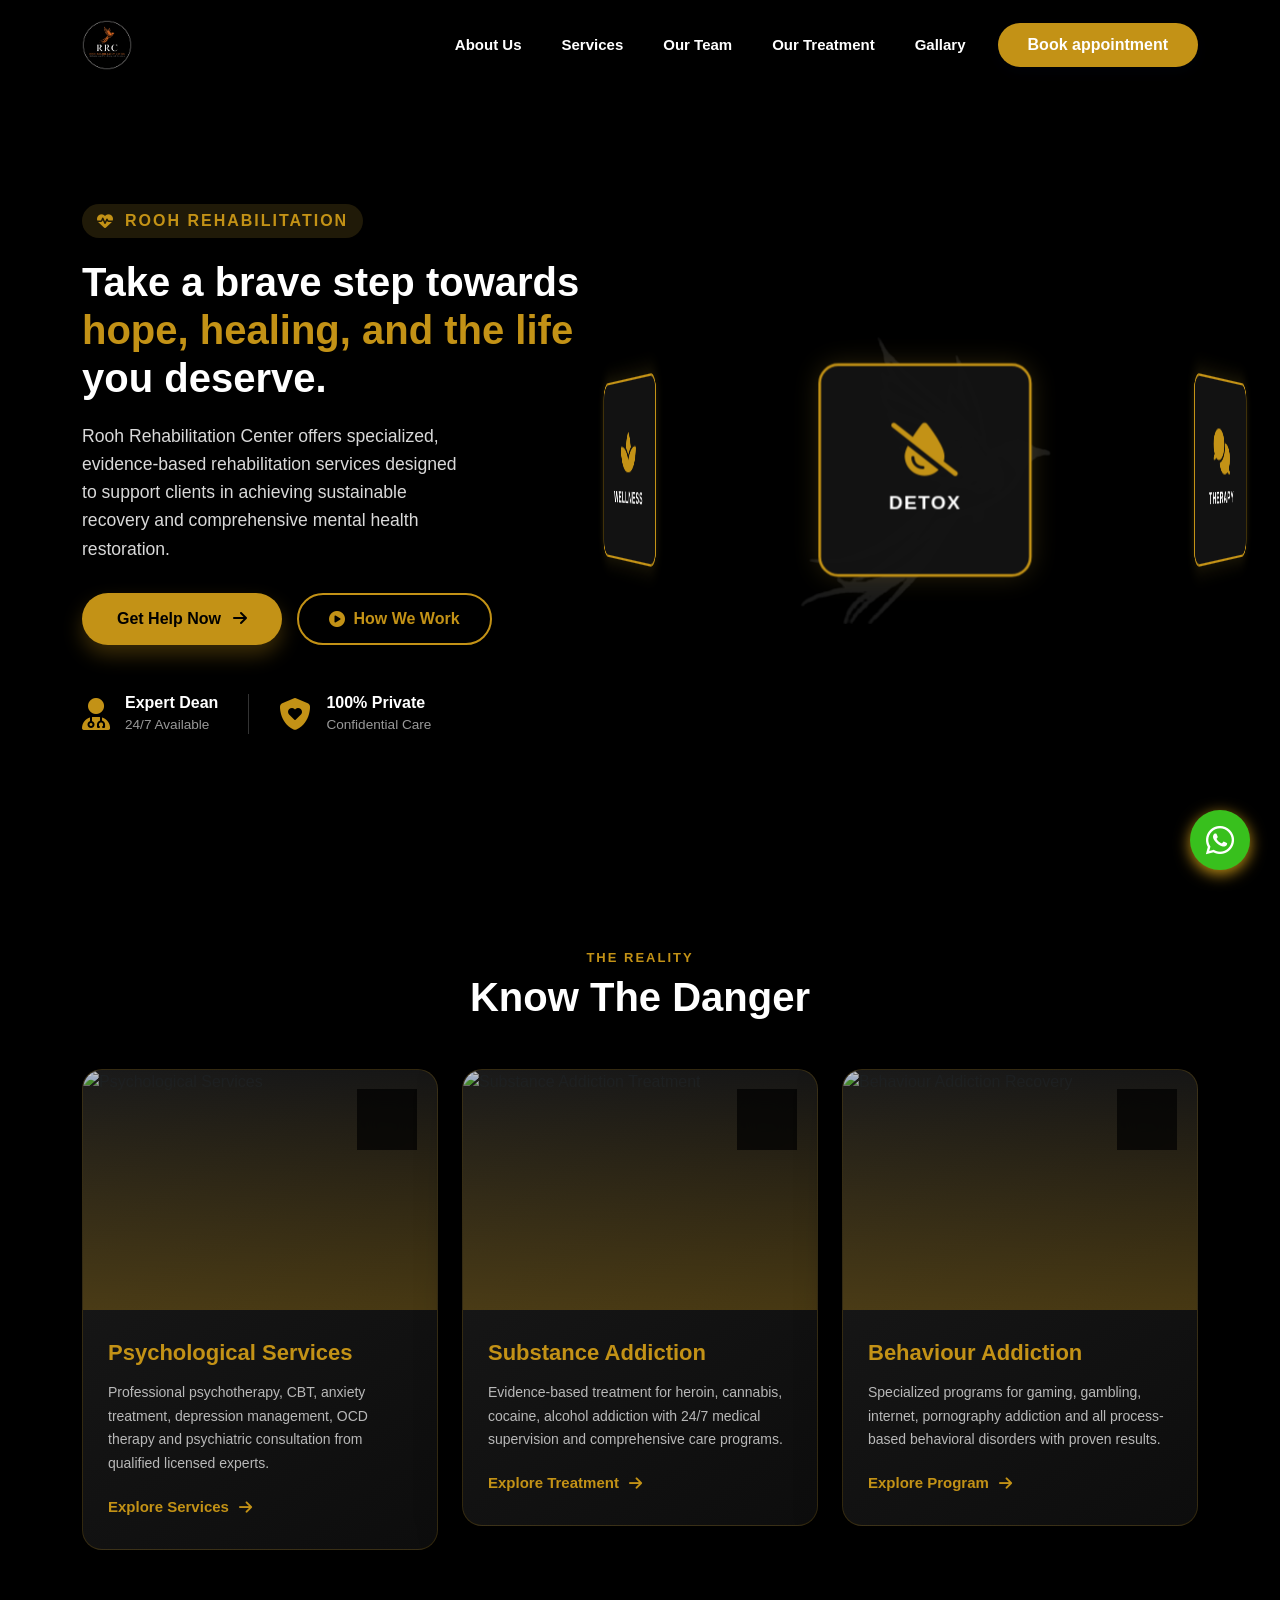
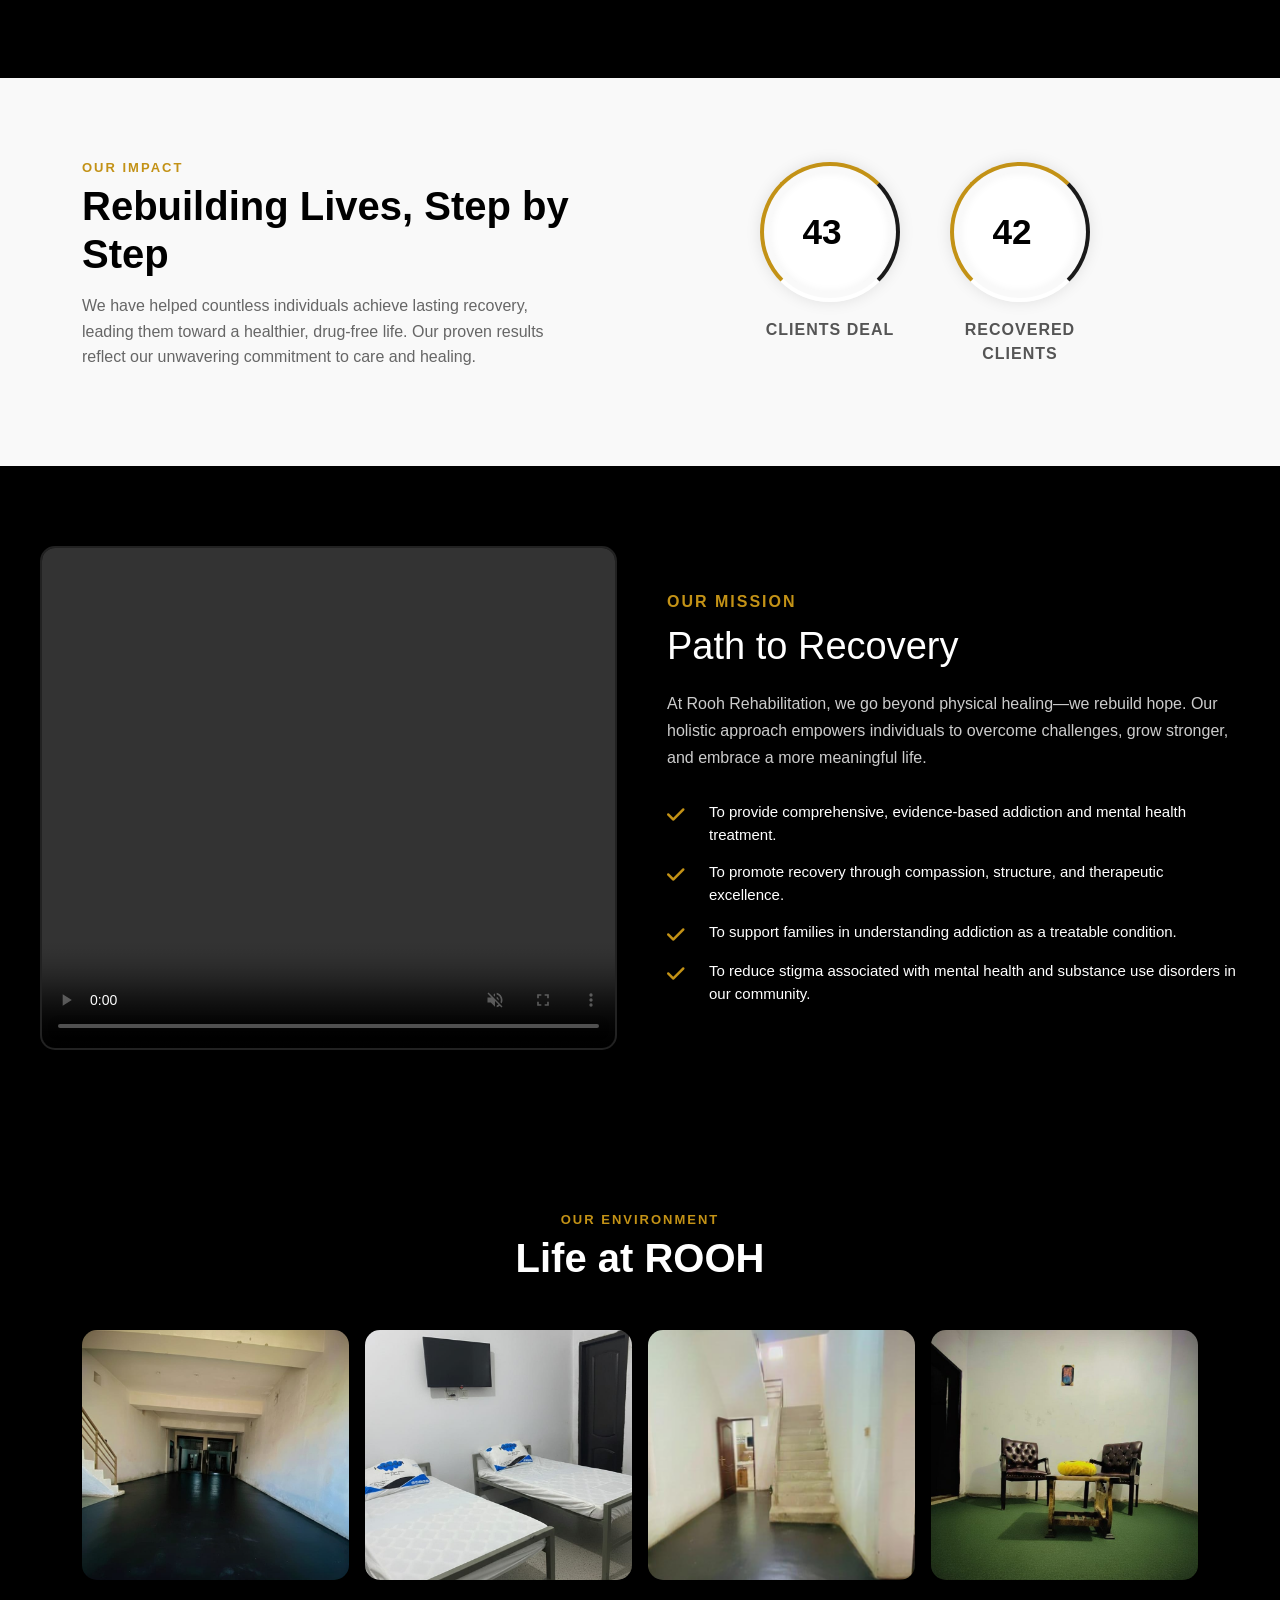
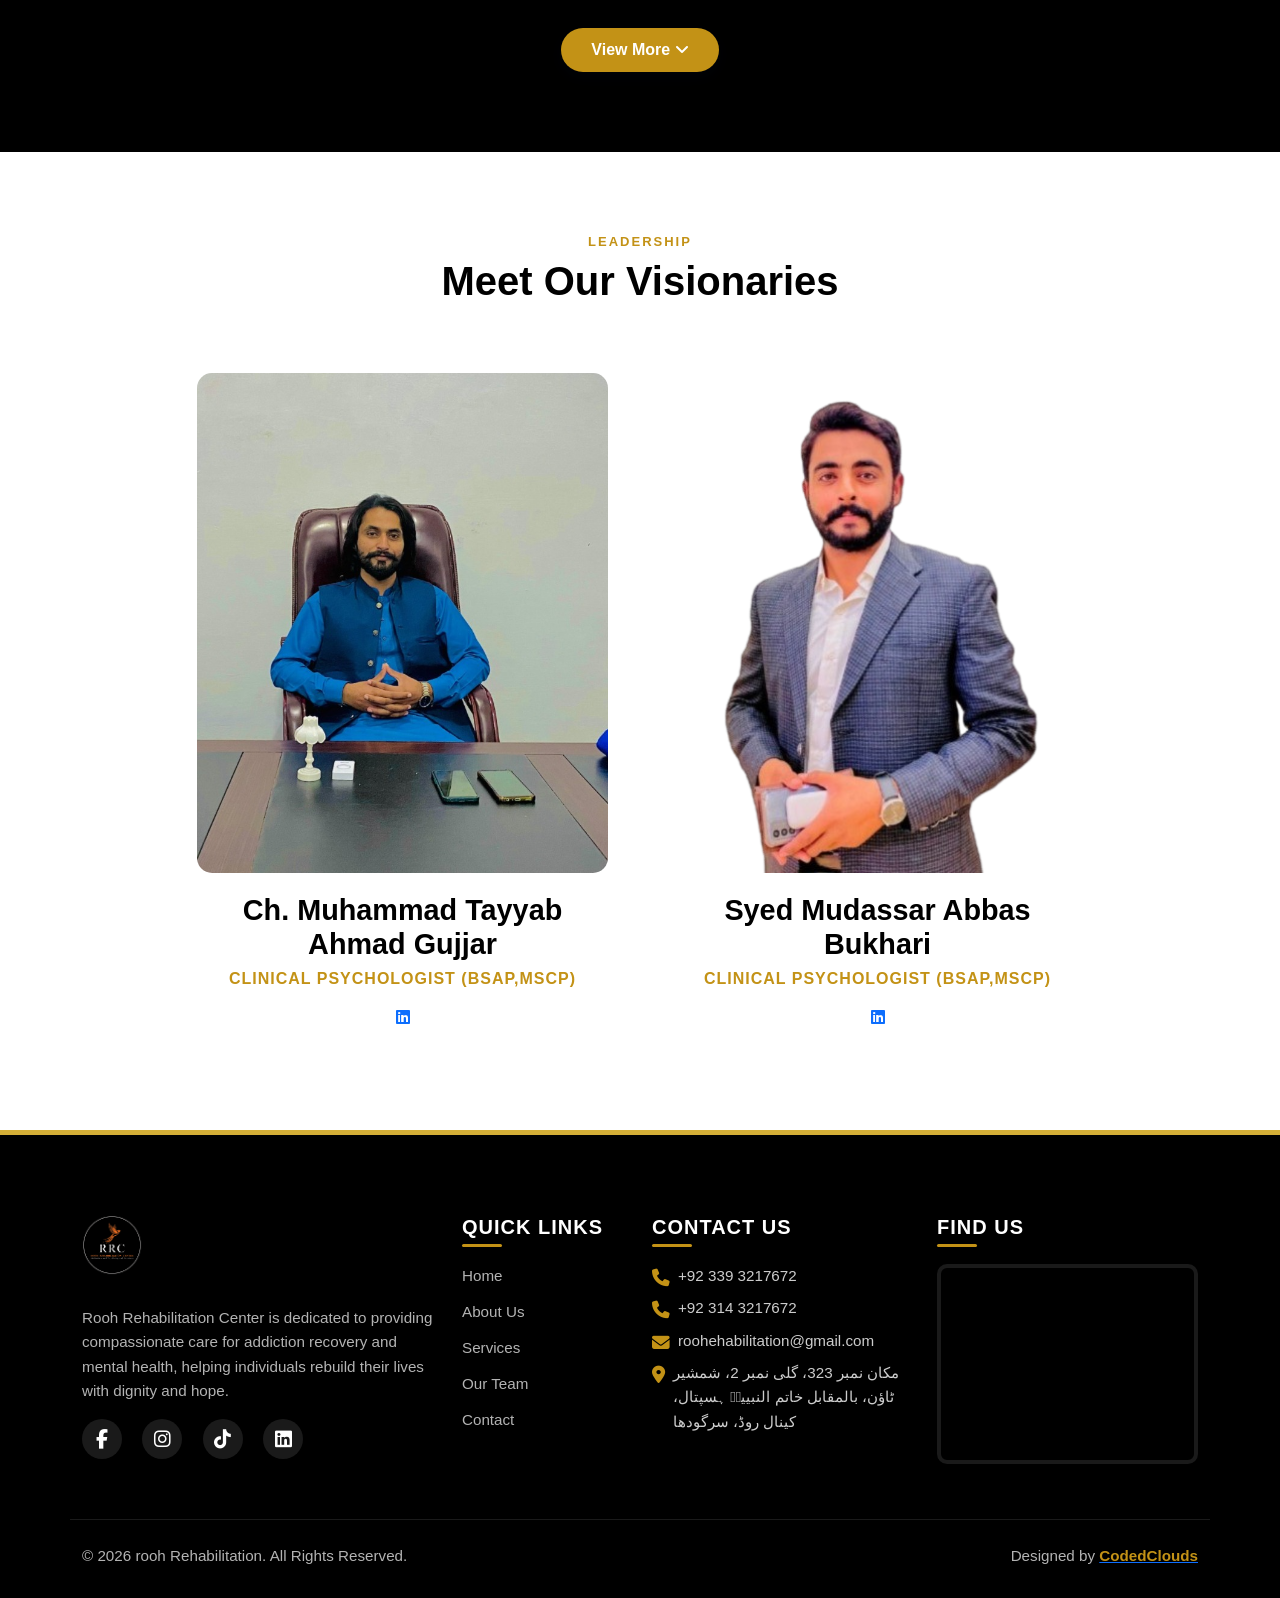
==== commit 67d6fce6: "update" ====
--- a/index.html
+++ b/index.html
@@ -2313,8 +2313,7 @@
                         <li class="mb-2"><i class="fas fa-phone me-2 text-primary"></i> +92 314 3217672</li>
                         <li class="mb-2"><i class="fas fa-envelope me-2 text-primary"></i> roohehabilitation@gmail.com
                         </li>
-                        <li><i class="fas fa-map-marker-alt me-2 text-primary"></i> Tahli Chowk Y Block New Satellite
-                            Town Sargodha, Sargodha 40100</li>
+                        <li><i class="fas fa-map-marker-alt me-2 text-primary"></i> مکان نمبر 323، گلی نمبر 2، شمشیر ٹاؤن، بالمقابل خاتم النبیینؐ ہسپتال، کینال روڈ، سرگودھا</li>
                     </ul>
                 </div>
 
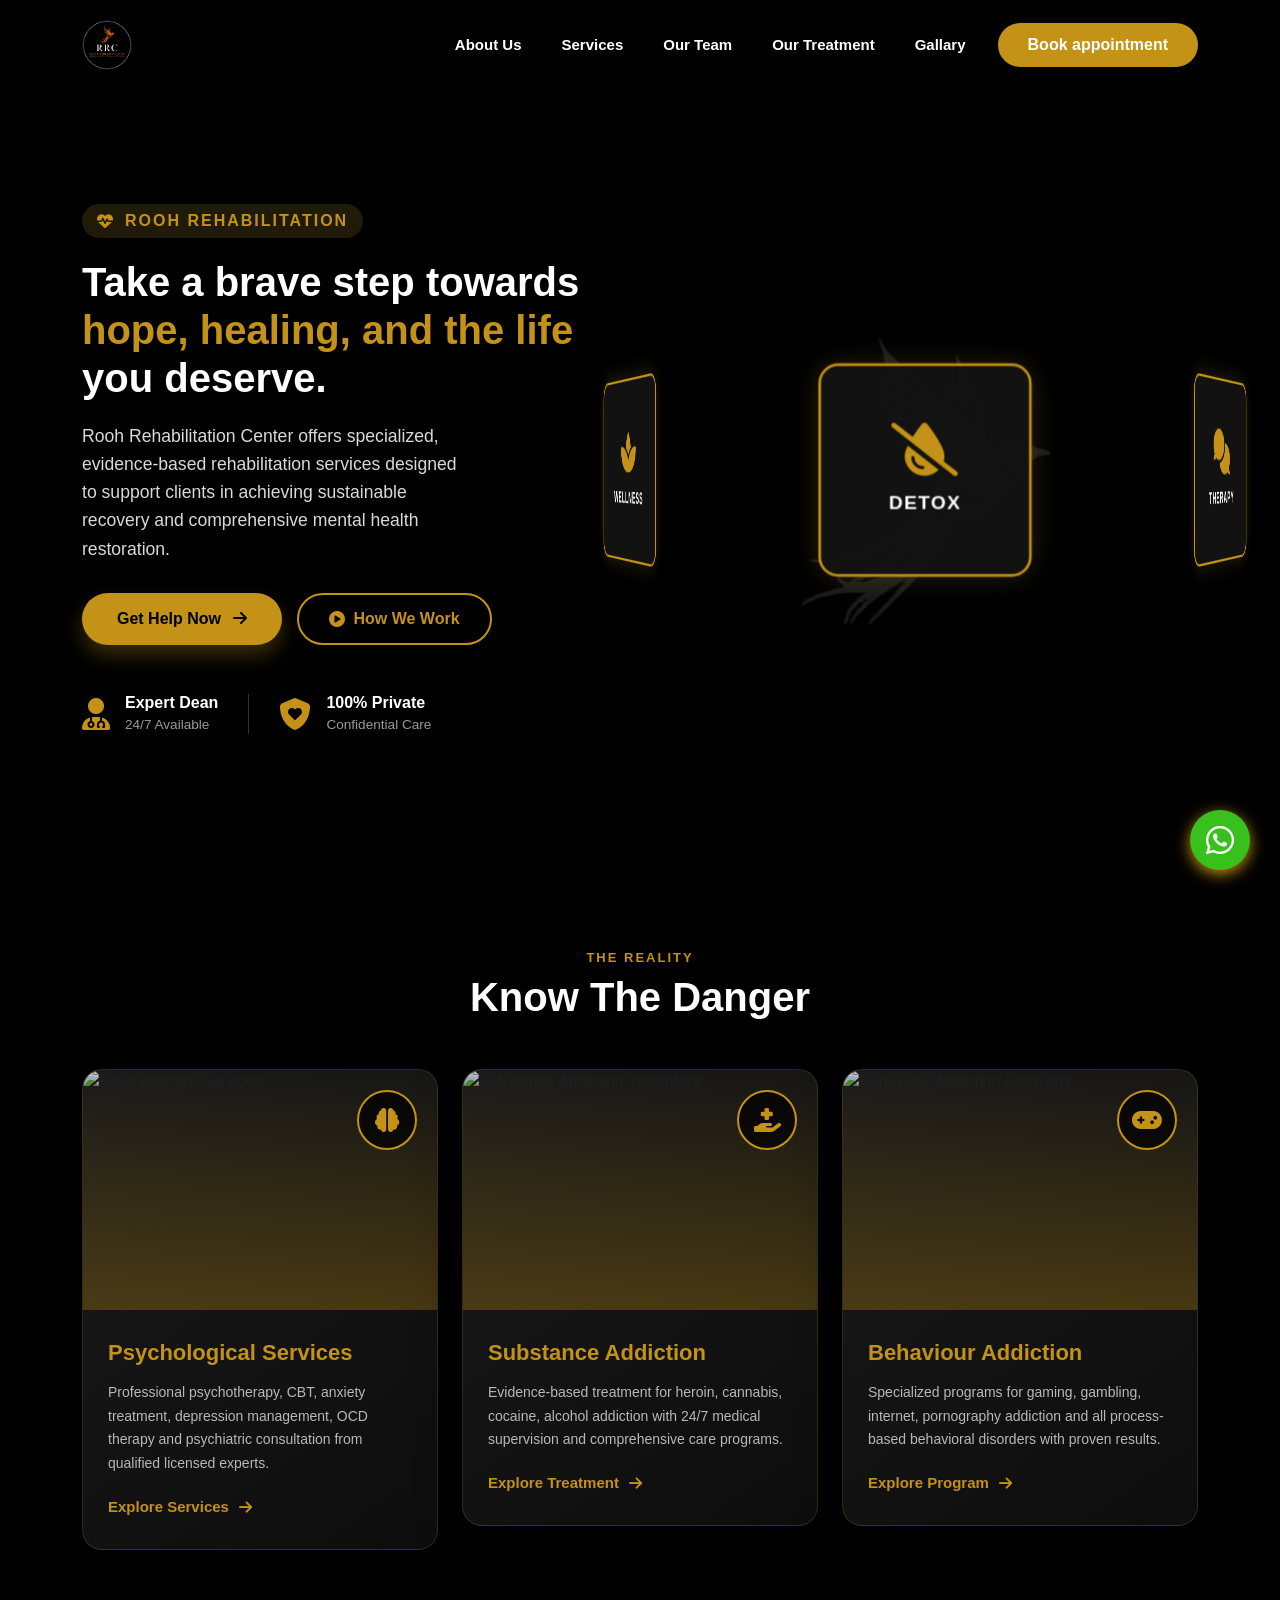
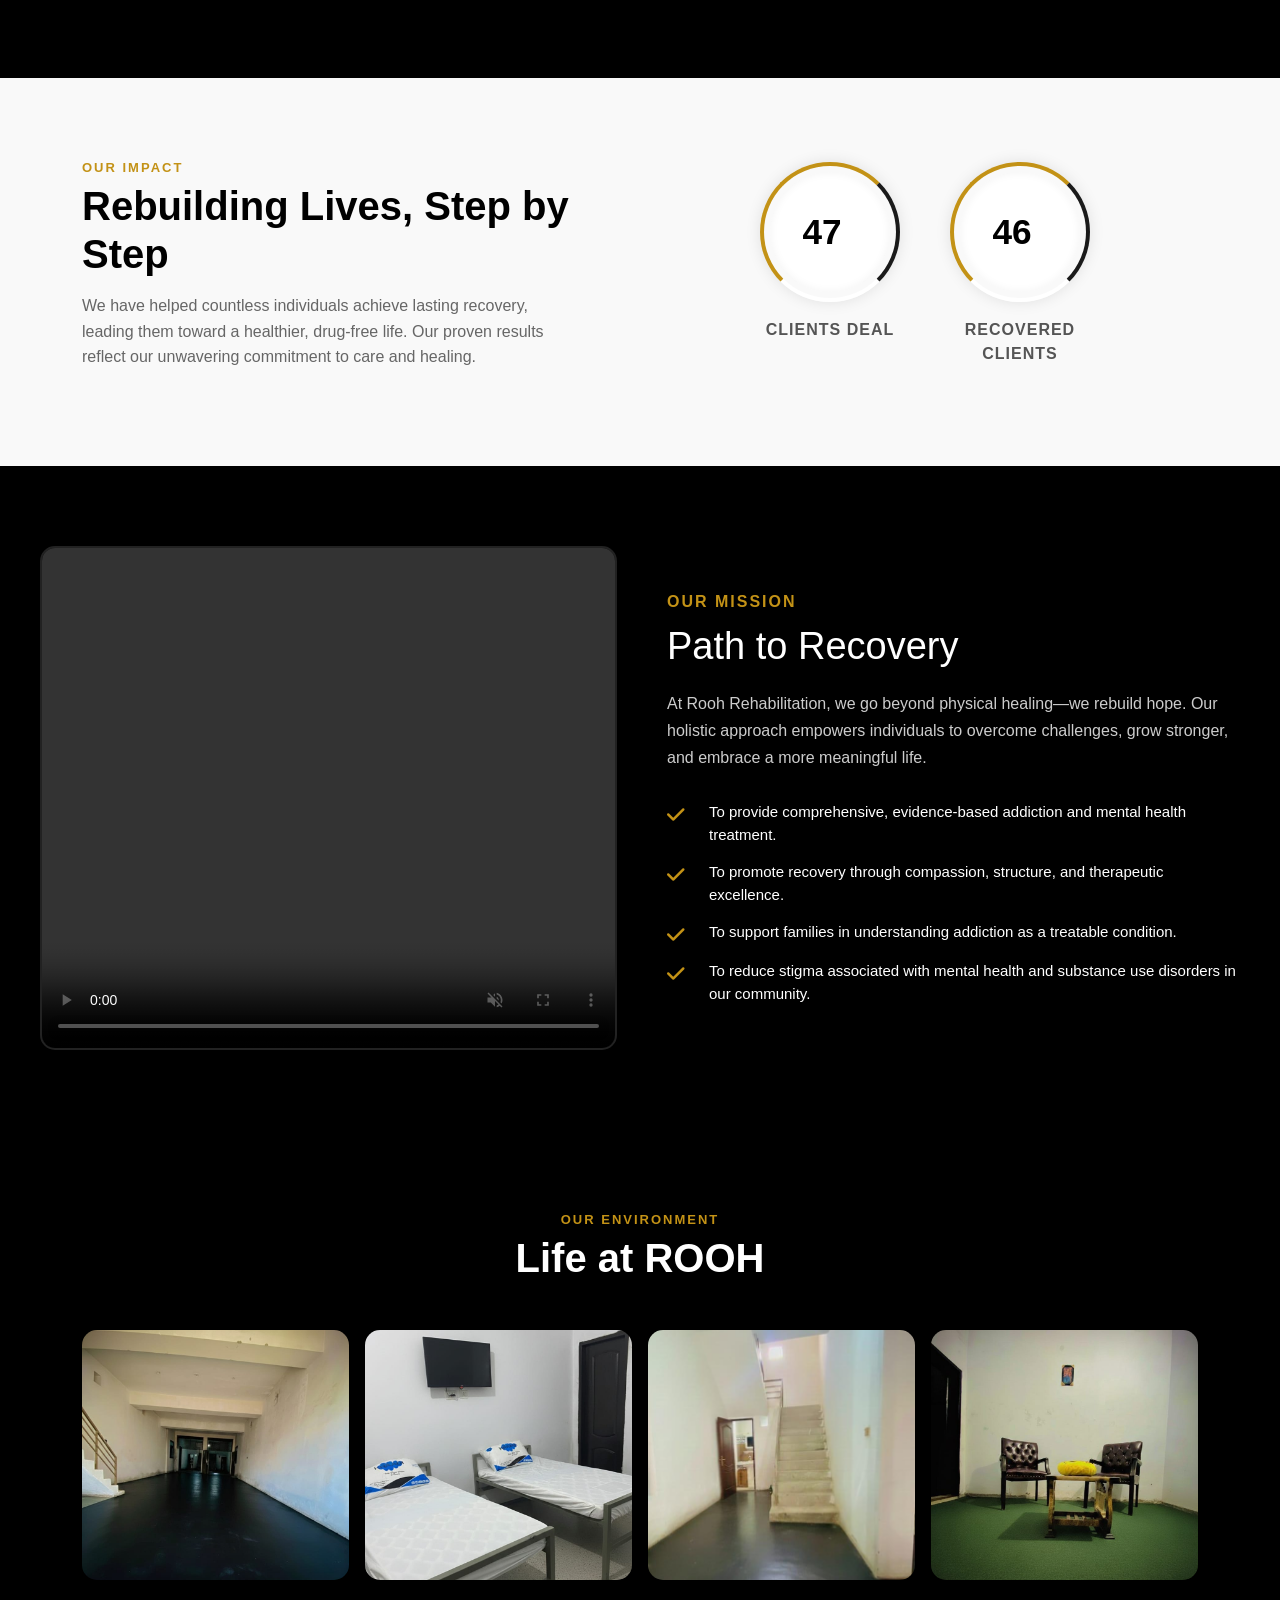
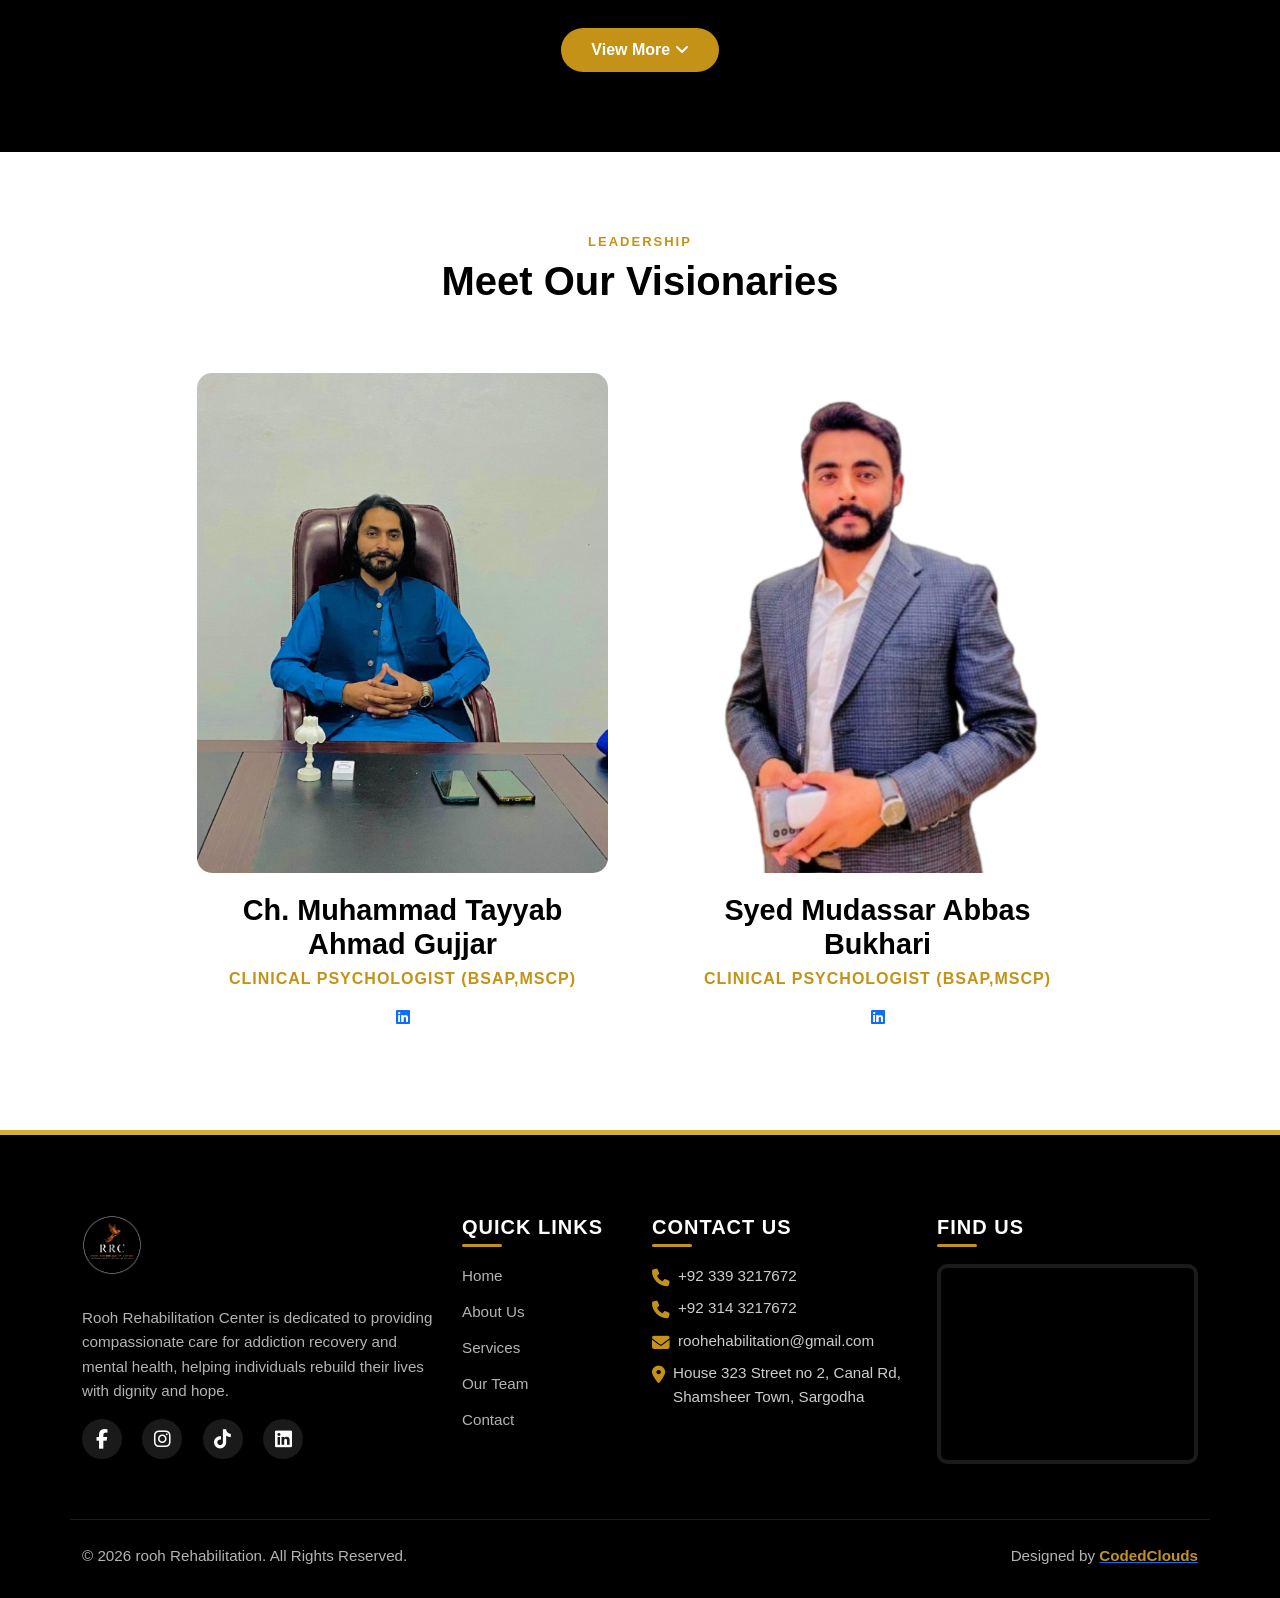
==== commit 0453f2e2: "update" ====
--- a/index.html
+++ b/index.html
@@ -2313,7 +2313,7 @@
                         <li class="mb-2"><i class="fas fa-phone me-2 text-primary"></i> +92 314 3217672</li>
                         <li class="mb-2"><i class="fas fa-envelope me-2 text-primary"></i> roohehabilitation@gmail.com
                         </li>
-                        <li><i class="fas fa-map-marker-alt me-2 text-primary"></i> مکان نمبر 323، گلی نمبر 2، شمشیر ٹاؤن، بالمقابل خاتم النبیینؐ ہسپتال، کینال روڈ، سرگودھا</li>
+                        <li><i class="fas fa-map-marker-alt me-2 text-primary"></i> House 323 Street no 2, Canal Rd, Shamsheer Town, Sargodha</li>
                     </ul>
                 </div>
 
@@ -2322,7 +2322,7 @@
                     <h5 class="text-white mb-3">Find Us</h5>
                     <div class="footer-map">
                         <iframe
-                            src="https://www.google.com/maps/embed?pb=!1m18!1m12!1m3!1d54086.71031847369!2d72.6169024216797!3d32.084949000000016!2m3!1f0!2f0!3f0!3m2!1i1024!2i768!4f13.1!3m3!1m2!1s0x392177002fa09613%3A0xd864a196e1debab2!2sNew%20satellite%20town%20Y%20BLOCK%20*2A!5e0!3m2!1sen!2s!4v1768450656274!5m2!1sen!2s"
+                            src="https://www.google.com/maps?q=House+323+Street+no+2,+Canal+Rd,+Shamsheer+Town,+Sargodha&output=embed"
                             width="100%" height="200" style="border:0; border-radius: 10px;" allowfullscreen=""
                             loading="lazy" referrerpolicy="no-referrer-when-downgrade">
                         </iframe>
